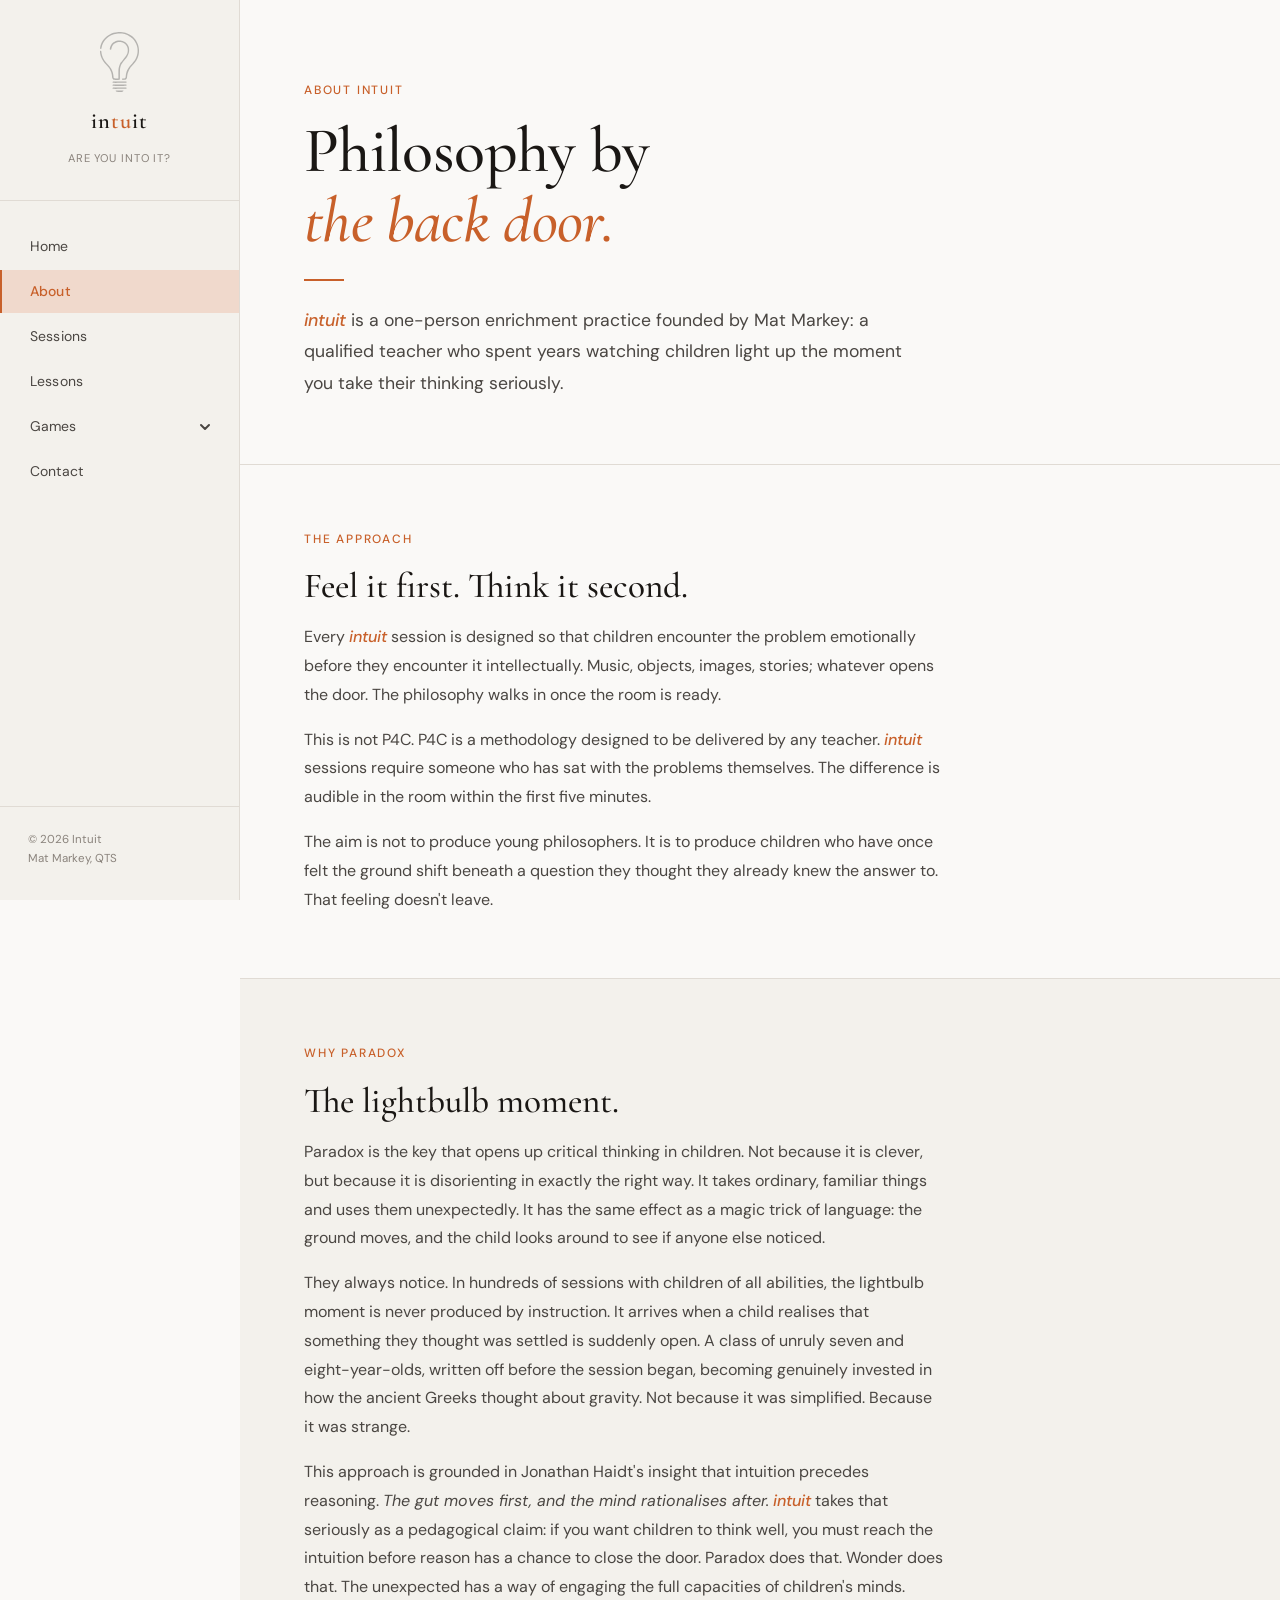
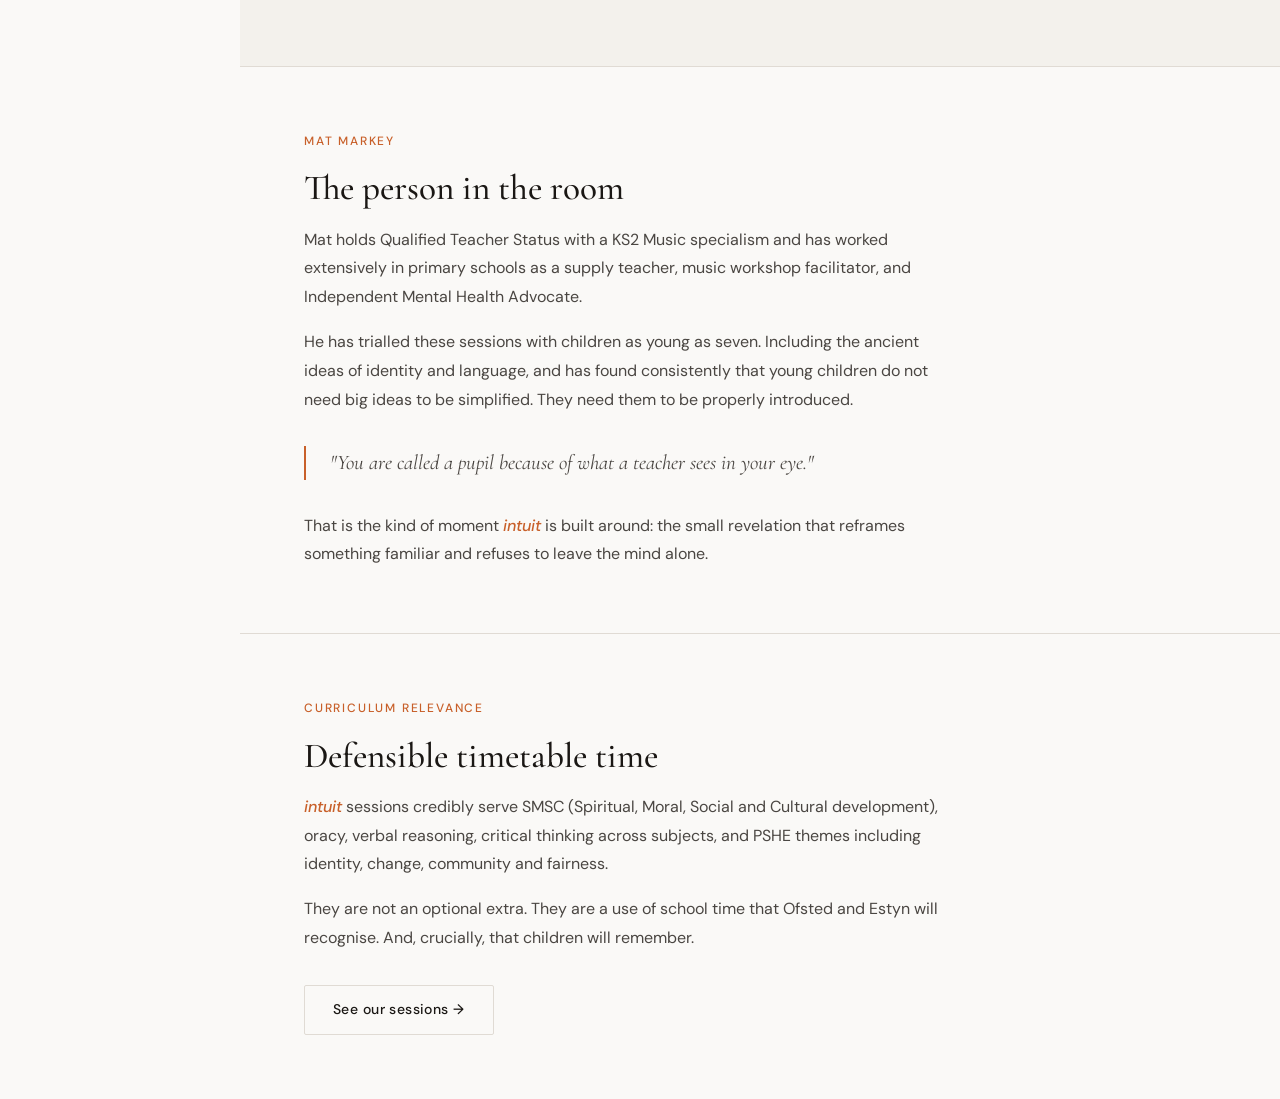
==== about.html @ 578902c7 "Fix typo in paragraph about lightbulb moments" ====
<!DOCTYPE html>
<html lang="en">
<head>
<meta charset="UTF-8">
<meta name="viewport" content="width=device-width, initial-scale=1.0">
<link rel="icon" type="image/svg+xml" href="/intuit_logo.svg">
<title>About — Intuit</title>
<link rel="stylesheet" href="css/style.css">
</head>
<body>

<aside class="sidebar">
  <a href="../index.html" class="sidebar-logo">
    <img src="intuit_logo.svg" alt="Intuit logo">
    <span class="sidebar-logo-text">in<span>tu</span>it</span>
    <span class="sidebar-tagline">Are you into it?</span>
  </a>
  <nav class="sidebar-nav">
    <a href="index.html" class="nav-item">Home</a>
    <a href="about.html" class="nav-item active">About</a>
    <a href="sessions.html" class="nav-item">Sessions</a>
    <a href="lessons.html" class="nav-item">Lessons</a>
    <div class="nav-games-toggle" onclick="toggleGames(this)">
      <span>Games</span>
      <svg class="nav-games-arrow" viewBox="0 0 12 12"><polyline points="2,4 6,8 10,4"/></svg>
    </div>
    <div class="nav-games-children">
      <a href="games/hidden-meaning.html" class="nav-item">Hidden Meaning</a>
    </div>
    <a href="contact.html" class="nav-item">Contact</a>
  </nav>
  <div class="sidebar-footer">
    © 2026 Intuit<br>Mat Markey, QTS
  </div>
</aside>

<main class="main">

  <div class="page-hero">
    <p class="eyebrow fade-up">About Intuit</p>
    <h1 class="page-title fade-up delay-1">Philosophy by<br><em>the back door.</em></h1>
    <div class="rule-accent fade-up delay-2"></div>
    <p class="page-intro fade-up delay-2"><span class="brand">intuit</span> is a one-person enrichment practice founded by Mat Markey: a qualified teacher who spent years watching children light up the moment you take their thinking seriously.</p>
  </div>

  <div class="section">
    <div class="container">
      <p class="eyebrow">The approach</p>
      <h2 class="section-title">Feel it first. Think it second.</h2>
      <p class="body-text">Every <span class="brand">intuit</span> session is designed so that children encounter the problem emotionally before they encounter it intellectually. Music, objects, images, stories; whatever opens the door. The philosophy walks in once the room is ready.</p>
      <p class="body-text">This is not P4C. P4C is a methodology designed to be delivered by any teacher. <span class="brand">intuit</span> sessions require someone who has sat with the problems themselves. The difference is audible in the room within the first five minutes.</p>
      <p class="body-text">The aim is not to produce young philosophers. It is to produce children who have once felt the ground shift beneath a question they thought they already knew the answer to. That feeling doesn't leave.</p>
    </div>
  </div>

  <div class="section" style="background: var(--paper-warm);">
    <div class="container">
      <p class="eyebrow">Why paradox</p>
      <h2 class="section-title">The lightbulb moment.</h2>
      <p class="body-text">Paradox is the key that opens up critical thinking in children. Not because it is clever, but because it is disorienting in exactly the right way. It takes ordinary, familiar things and uses them unexpectedly. It has the same effect as a magic trick of language: the ground moves, and the child looks around to see if anyone else noticed.</p>
      <p class="body-text">They always notice. In hundreds of sessions with children of all abilities, the lightbulb moment is never produced by instruction. It arrives when a child realises that something they thought was settled is suddenly open. A class of unruly seven and eight-year-olds, written off before the session began, becoming genuinely invested in how the ancient Greeks thought about gravity. Not because it was simplified. Because it was strange.</p>
      <p class="body-text">This approach is grounded in Jonathan Haidt's insight that intuition precedes reasoning. <em>The gut moves first, and the mind rationalises after.</em> <span class="brand">intuit</span> takes that seriously as a pedagogical claim: if you want children to think well, you must reach the intuition before reason has a chance to close the door. Paradox does that. Wonder does that. The unexpected has a way of engaging the full capacities of children's minds.</p>
    </div>
  </div>

  <div class="section">
    <div class="container">
      <p class="eyebrow">Mat Markey</p>
      <h2 class="section-title">The person in the room</h2>
      <p class="body-text">Mat holds Qualified Teacher Status with a KS2 Music specialism and has worked extensively in primary schools as a supply teacher, music workshop facilitator, and Independent Mental Health Advocate.</p>
      <p class="body-text">He has trialled these sessions with children as young as seven. Including the ancient ideas of identity and language, and has found consistently that young children do not need big ideas to be simplified. They need them to be properly introduced.</p>
      <blockquote style="font-family: 'Cormorant Garamond', serif; font-size: 1.3rem; font-style: italic; color: var(--ink-soft); border-left: 2px solid var(--accent); padding-left: 1.5rem; margin: 2rem 0; line-height: 1.6;">
        "You are called a pupil because of what a teacher sees in your eye."
      </blockquote>
      <p class="body-text">That is the kind of moment <span class="brand">intuit</span> is built around: the small revelation that reframes something familiar and refuses to leave the mind alone.</p>
    </div>
  </div>

  <div class="section">
    <div class="container">
      <p class="eyebrow">Curriculum relevance</p>
      <h2 class="section-title">Defensible timetable time</h2>
      <p class="body-text"><span class="brand">intuit</span> sessions credibly serve SMSC (Spiritual, Moral, Social and Cultural development), oracy, verbal reasoning, critical thinking across subjects, and PSHE themes including identity, change, community and fairness.</p>
      <p class="body-text">They are not an optional extra. They are a use of school time that Ofsted and Estyn will recognise. And, crucially, that children will remember.</p>
      <div style="margin-top: 2rem;">
        <a href="sessions.html" class="btn btn-ghost">See our sessions →</a>
      </div>
    </div>
  </div>

</main>

<script>
function toggleGames(el) {
  el.classList.toggle('open');
  el.nextElementSibling.classList.toggle('open');
}
</script>
</body>
</html>
---- css/style.css ----
@import url('https://fonts.googleapis.com/css2?family=Cormorant+Garamond:ital,wght@0,400;0,500;0,600;1,400;1,500&family=DM+Sans:wght@300;400;500&display=swap');

:root {
  --ink: #1a1714;
  --ink-soft: #4a4642;
  --ink-muted: #8a837c;
  --paper: #faf9f7;
  --paper-warm: #f3f1ec;
  --accent: #c8602a;
  --accent-light: #f0d9cc;
  --accent-dark: #8f3f18;
  --rule: #e0dbd4;
  --sidebar-w: 240px;
}

*, *::before, *::after { box-sizing: border-box; margin: 0; padding: 0; }
html { scroll-behavior: smooth; }

body {
  font-family: 'DM Sans', sans-serif;
  background: var(--paper);
  color: var(--ink);
  font-size: 16px;
  line-height: 1.7;
  -webkit-font-smoothing: antialiased;
  display: flex;
  min-height: 100vh;
}

/* ── SIDEBAR ── */
.sidebar {
  width: var(--sidebar-w);
  min-height: 100vh;
  background: var(--paper-warm);
  border-right: 1px solid var(--rule);
  display: flex;
  flex-direction: column;
  position: fixed;
  top: 0; left: 0; bottom: 0;
  z-index: 10;
  padding: 2rem 0;
}

.sidebar-logo {
  display: flex;
  flex-direction: column;
  align-items: center;
  gap: 0.6rem;
  padding: 0 1.5rem 2rem;
  border-bottom: 1px solid var(--rule);
  text-decoration: none;
}

.sidebar-logo img {
  width: 60px;
  height: 60px;
  object-fit: contain;
  opacity: 0.75;
}

.sidebar-logo-text {
  font-family: 'Cormorant Garamond', serif;
  font-size: 1.4rem;
  font-weight: 600;
  letter-spacing: 0.04em;
  color: var(--ink);
}

.sidebar-logo-text span { color: var(--accent); }

.sidebar-tagline {
  font-size: 0.7rem;
  letter-spacing: 0.08em;
  text-transform: uppercase;
  color: var(--ink-muted);
}

nav.sidebar-nav {
  flex: 1;
  padding: 1.5rem 0;
  display: flex;
  flex-direction: column;
  gap: 0.125rem;
}

.nav-item {
  display: block;
  padding: 0.6rem 1.75rem;
  font-size: 0.875rem;
  font-weight: 400;
  color: var(--ink-soft);
  text-decoration: none;
  letter-spacing: 0.01em;
  border-left: 2px solid transparent;
  transition: all 0.15s;
}

.nav-item:hover {
  color: var(--accent);
  background: var(--accent-light);
  border-left-color: var(--accent);
}

.nav-item.active {
  color: var(--accent);
  font-weight: 500;
  border-left-color: var(--accent);
  background: var(--accent-light);
}

/* Games dropdown */
.nav-games-toggle {
  display: flex;
  align-items: center;
  justify-content: space-between;
  padding: 0.6rem 1.75rem;
  font-size: 0.875rem;
  font-weight: 400;
  color: var(--ink-soft);
  cursor: pointer;
  border-left: 2px solid transparent;
  transition: all 0.15s;
  user-select: none;
}

.nav-games-toggle:hover,
.nav-games-toggle.active {
  color: var(--accent);
  background: var(--accent-light);
  border-left-color: var(--accent);
}

.nav-games-toggle.active { font-weight: 500; }

.nav-games-arrow {
  width: 12px;
  height: 12px;
  stroke: currentColor;
  fill: none;
  stroke-width: 2;
  stroke-linecap: round;
  stroke-linejoin: round;
  transition: transform 0.2s;
  flex-shrink: 0;
}

.nav-games-toggle.open .nav-games-arrow {
  transform: rotate(180deg);
}

.nav-games-children {
  display: none;
  flex-direction: column;
  background: rgba(200,96,42,0.04);
}

.nav-games-children.open { display: flex; }

.nav-games-children .nav-item {
  padding-left: 2.75rem;
  font-size: 0.825rem;
  color: var(--ink-muted);
}

.nav-games-children .nav-item:hover,
.nav-games-children .nav-item.active {
  color: var(--accent);
}

.sidebar-footer {
  padding: 1.5rem 1.75rem 0;
  border-top: 1px solid var(--rule);
  font-size: 0.72rem;
  color: var(--ink-muted);
  line-height: 1.6;
}

/* ── MAIN CONTENT ── */
.main {
  margin-left: var(--sidebar-w);
  flex: 1;
  min-height: 100vh;
}

/* ── PAGE SECTIONS ── */
.page-hero {
  padding: 5rem 4rem 4rem;
  border-bottom: 1px solid var(--rule);
}

.page-body {
  padding: 4rem;
}

.section {
  padding: 4rem;
  border-bottom: 1px solid var(--rule);
}

.section:last-child { border-bottom: none; }

.container { max-width: 760px; }
.container-wide { max-width: 960px; }

/* ── TYPOGRAPHY ── */
.eyebrow {
  font-size: 0.75rem;
  font-weight: 500;
  letter-spacing: 0.15em;
  text-transform: uppercase;
  color: var(--accent);
  margin-bottom: 1rem;
}

.page-title {
  font-family: 'Cormorant Garamond', serif;
  font-size: clamp(2.5rem, 5vw, 4rem);
  font-weight: 500;
  line-height: 1.08;
  letter-spacing: -0.01em;
  color: var(--ink);
  margin-bottom: 1.5rem;
}

.page-title em { font-style: italic; color: var(--accent); }

.page-intro {
  font-size: 1.1rem;
  color: var(--ink-soft);
  line-height: 1.8;
  max-width: 600px;
}

.section-title {
  font-family: 'Cormorant Garamond', serif;
  font-size: clamp(1.6rem, 3vw, 2.2rem);
  font-weight: 500;
  line-height: 1.2;
  color: var(--ink);
  margin-bottom: 1rem;
}

.body-text {
  font-size: 1rem;
  color: var(--ink-soft);
  line-height: 1.8;
  max-width: 640px;
}

.body-text + .body-text { margin-top: 1rem; }

.rule-accent {
  width: 2.5rem;
  height: 2px;
  background: var(--accent);
  margin: 1.5rem 0;
}

.brand {
  font-style: italic;
  font-weight: 500;
  color: var(--accent);
}

/* ── BUTTONS ── */
.btn {
  display: inline-block;
  padding: 0.75rem 1.75rem;
  font-family: 'DM Sans', sans-serif;
  font-size: 0.875rem;
  font-weight: 500;
  letter-spacing: 0.03em;
  text-decoration: none;
  border-radius: 2px;
  transition: all 0.2s;
  cursor: pointer;
  border: none;
}

.btn-primary {
  background: var(--accent);
  color: #fff;
  border: 1px solid var(--accent);
}

.btn-primary:hover { background: var(--accent-dark); border-color: var(--accent-dark); }

.btn-ghost {
  background: transparent;
  color: var(--ink);
  border: 1px solid var(--rule);
}

.btn-ghost:hover { border-color: var(--ink-soft); }

/* ── CARDS ── */
.card-grid {
  display: grid;
  grid-template-columns: repeat(auto-fit, minmax(220px, 1fr));
  gap: 1.5px;
  background: var(--rule);
  border: 1.5px solid var(--rule);
  margin-top: 2.5rem;
}

.card {
  background: var(--paper);
  padding: 1.75rem;
}

.card-number {
  font-family: 'Cormorant Garamond', serif;
  font-size: 2.2rem;
  font-weight: 400;
  color: var(--accent-light);
  line-height: 1;
  margin-bottom: 0.75rem;
}

.card-title {
  font-size: 0.9rem;
  font-weight: 500;
  color: var(--ink);
  margin-bottom: 0.5rem;
}

.card-desc {
  font-size: 0.85rem;
  color: var(--ink-muted);
  line-height: 1.65;
}

/* ── LESSONS ── */
.lesson {
  display: grid;
  grid-template-columns: 64px 1fr;
  gap: 2rem;
  padding: 2.5rem 0;
  border-top: 1px solid var(--rule);
  align-items: start;
}

.lesson:last-child { border-bottom: 1px solid var(--rule); }

.lesson-icon {
  width: 52px;
  height: 52px;
  border-radius: 50%;
  background: var(--accent-light);
  display: flex;
  align-items: center;
  justify-content: center;
  flex-shrink: 0;
}

.lesson-icon svg {
  width: 22px;
  height: 22px;
  stroke: var(--accent);
  fill: none;
  stroke-width: 1.5;
  stroke-linecap: round;
  stroke-linejoin: round;
}

.lesson-subtitle {
  font-size: 0.72rem;
  font-weight: 500;
  letter-spacing: 0.12em;
  text-transform: uppercase;
  color: var(--accent);
  margin-bottom: 0.4rem;
}

.lesson-title {
  font-family: 'Cormorant Garamond', serif;
  font-size: 1.35rem;
  font-weight: 500;
  color: var(--ink);
  margin-bottom: 0.6rem;
}

.lesson-body {
  font-size: 0.95rem;
  color: var(--ink-soft);
  line-height: 1.75;
  max-width: 580px;
}

.lesson-hook {
  margin-top: 0.875rem;
  font-size: 0.875rem;
  color: var(--ink-muted);
  font-style: italic;
}

/* ── TESTIMONIALS ── */
.testimonials-grid {
  display: grid;
  grid-template-columns: repeat(auto-fit, minmax(280px, 1fr));
  gap: 1.5rem;
  margin-top: 2.5rem;
}

.testimonial {
  background: var(--paper-warm);
  border: 1px solid var(--rule);
  padding: 1.75rem;
  position: relative;
}

.testimonial-quote {
  font-family: 'Cormorant Garamond', serif;
  font-size: 1.15rem;
  font-style: italic;
  line-height: 1.6;
  color: var(--ink-soft);
  margin-bottom: 1.25rem;
}

.testimonial-mark {
  font-family: 'Cormorant Garamond', serif;
  font-size: 4rem;
  line-height: 1;
  color: var(--accent-light);
  position: absolute;
  top: 0.75rem;
  right: 1.25rem;
}

.testimonial-author {
  font-size: 0.8rem;
  font-weight: 500;
  color: var(--ink-muted);
  letter-spacing: 0.05em;
}

.testimonial-role {
  font-size: 0.78rem;
  color: var(--ink-muted);
  margin-top: 0.1rem;
}

/* ── CONTACT ── */
.contact-line {
  display: flex;
  flex-direction: column;
  gap: 0.2rem;
  padding: 1.1rem 0;
  border-bottom: 1px solid var(--rule);
}

.contact-line:first-child { border-top: 1px solid var(--rule); }

.contact-key {
  font-size: 0.72rem;
  font-weight: 500;
  letter-spacing: 0.12em;
  text-transform: uppercase;
  color: var(--ink-muted);
}

.contact-val {
  font-size: 0.95rem;
  color: var(--ink);
}

.contact-val a { color: var(--accent); text-decoration: none; }
.contact-val a:hover { text-decoration: underline; }

/* ── GAME EMBED ── */
.game-frame-wrapper {
  border: 1px solid var(--rule);
  background: var(--paper);
  margin-top: 2rem;
}

.game-frame-label {
  display: flex;
  align-items: center;
  justify-content: space-between;
  padding: 0.75rem 1.25rem;
  border-bottom: 1px solid var(--rule);
  background: var(--paper-warm);
}

.game-frame-title {
  font-size: 0.78rem;
  font-weight: 500;
  letter-spacing: 0.1em;
  text-transform: uppercase;
  color: var(--ink-muted);
}

.game-frame-tag {
  font-size: 0.72rem;
  background: var(--accent-light);
  color: var(--accent-dark);
  padding: 0.15rem 0.6rem;
  border-radius: 2px;
  font-weight: 500;
}

.game-frame-wrapper iframe {
  width: 100%;
  height: 640px;
  border: none;
  display: block;
}

/* ── ANIMATIONS ── */
@keyframes fadeUp {
  from { opacity: 0; transform: translateY(20px); }
  to   { opacity: 1; transform: translateY(0); }
}

.fade-up { opacity: 0; animation: fadeUp 0.65s ease forwards; }
.delay-1 { animation-delay: 0.1s; }
.delay-2 { animation-delay: 0.25s; }
.delay-3 { animation-delay: 0.4s; }

/* ── RESPONSIVE ── */
@media (max-width: 768px) {
  :root { --sidebar-w: 0px; }
  .sidebar { display: none; }
  .main { margin-left: 0; }
  .page-hero, .page-body, .section { padding: 2.5rem 1.5rem; }
}
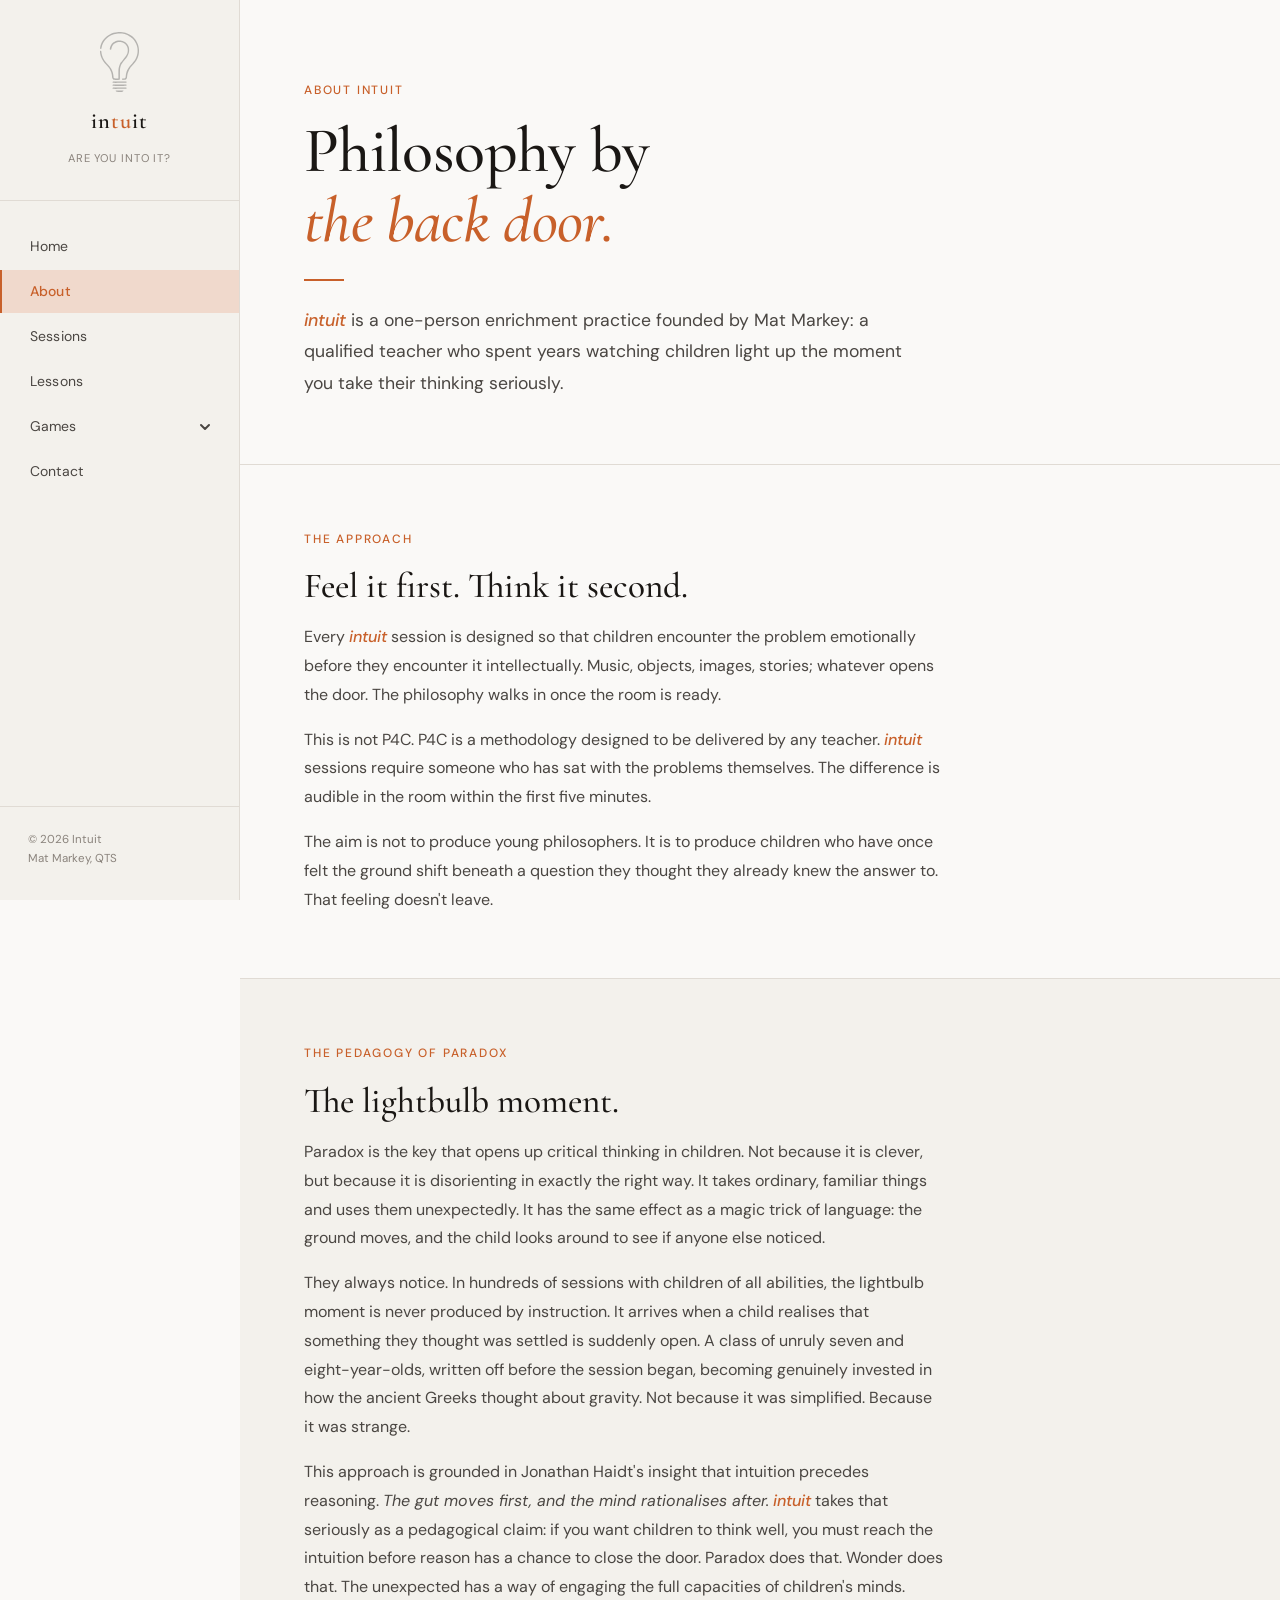
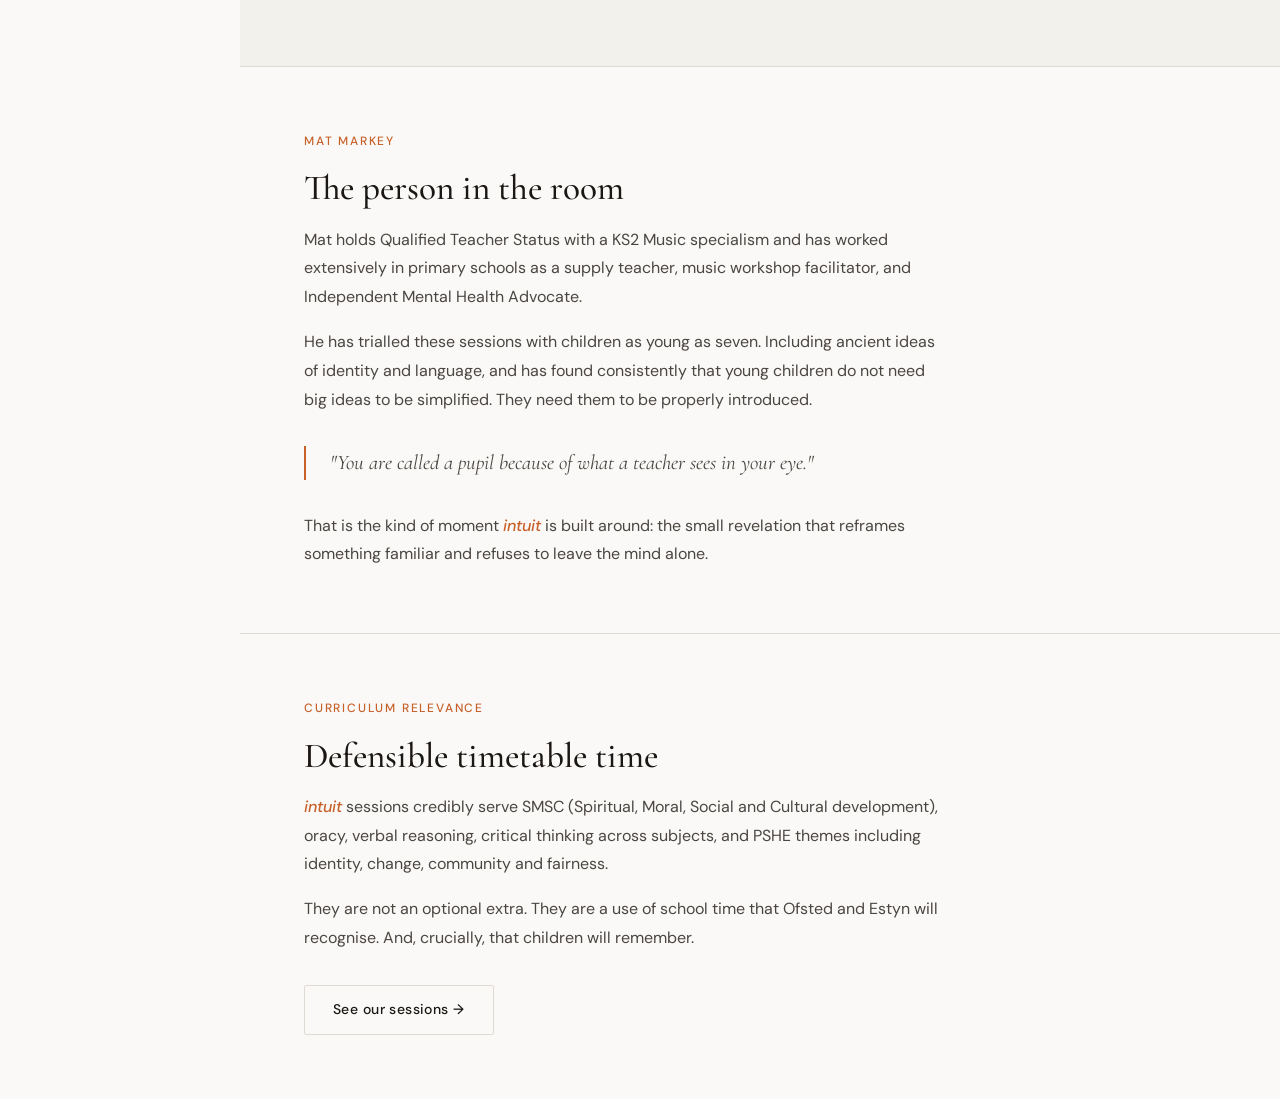
==== commit c795ccf5: "Revise eyebrow text and improve sentence clarity Updated eyebrow text and refined sentence structure" ====
--- a/about.html
+++ b/about.html
@@ -55,7 +55,7 @@
 
   <div class="section" style="background: var(--paper-warm);">
     <div class="container">
-      <p class="eyebrow">Why paradox</p>
+      <p class="eyebrow">The pedagogy of paradox</p>
       <h2 class="section-title">The lightbulb moment.</h2>
       <p class="body-text">Paradox is the key that opens up critical thinking in children. Not because it is clever, but because it is disorienting in exactly the right way. It takes ordinary, familiar things and uses them unexpectedly. It has the same effect as a magic trick of language: the ground moves, and the child looks around to see if anyone else noticed.</p>
       <p class="body-text">They always notice. In hundreds of sessions with children of all abilities, the lightbulb moment is never produced by instruction. It arrives when a child realises that something they thought was settled is suddenly open. A class of unruly seven and eight-year-olds, written off before the session began, becoming genuinely invested in how the ancient Greeks thought about gravity. Not because it was simplified. Because it was strange.</p>
@@ -68,7 +68,7 @@
       <p class="eyebrow">Mat Markey</p>
       <h2 class="section-title">The person in the room</h2>
       <p class="body-text">Mat holds Qualified Teacher Status with a KS2 Music specialism and has worked extensively in primary schools as a supply teacher, music workshop facilitator, and Independent Mental Health Advocate.</p>
-      <p class="body-text">He has trialled these sessions with children as young as seven. Including the ancient ideas of identity and language, and has found consistently that young children do not need big ideas to be simplified. They need them to be properly introduced.</p>
+      <p class="body-text">He has trialled these sessions with children as young as seven. Including ancient ideas of identity and language, and has found consistently that young children do not need big ideas to be simplified. They need them to be properly introduced.</p>
       <blockquote style="font-family: 'Cormorant Garamond', serif; font-size: 1.3rem; font-style: italic; color: var(--ink-soft); border-left: 2px solid var(--accent); padding-left: 1.5rem; margin: 2rem 0; line-height: 1.6;">
         "You are called a pupil because of what a teacher sees in your eye."
       </blockquote>
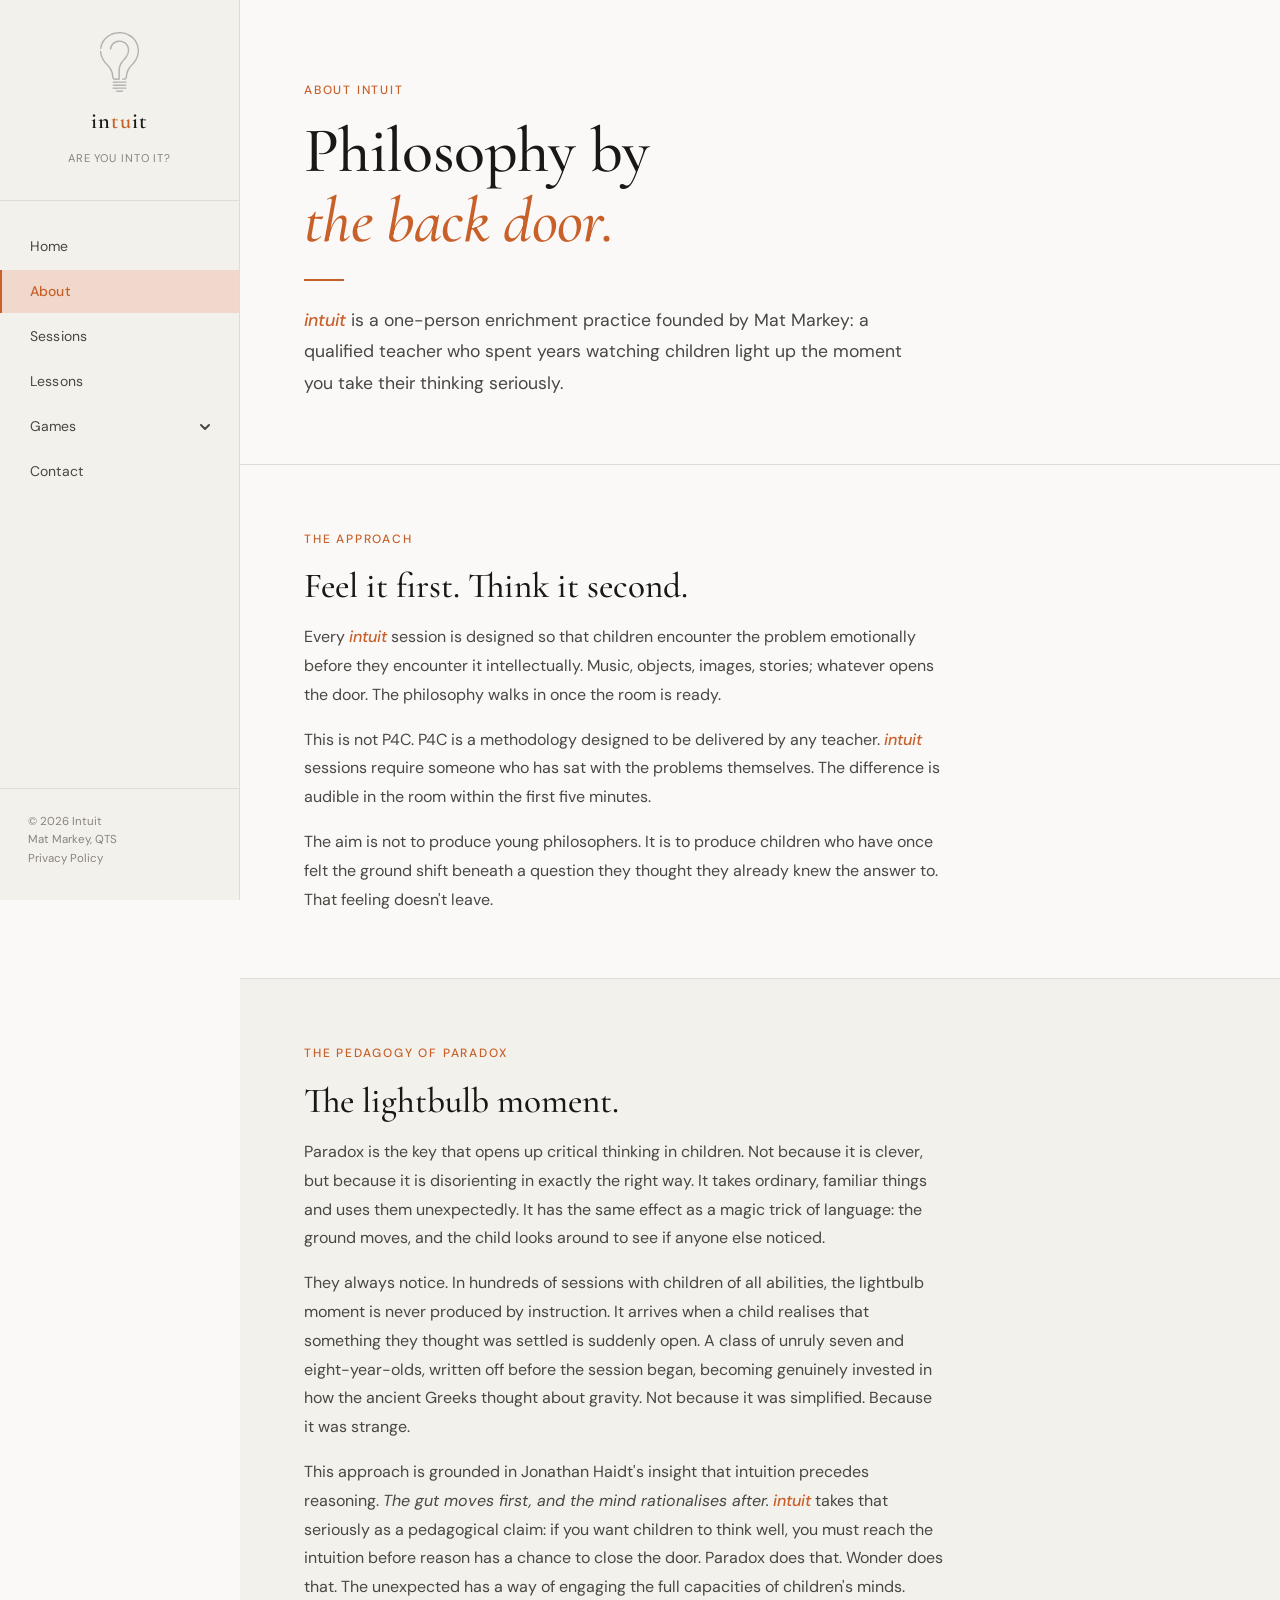
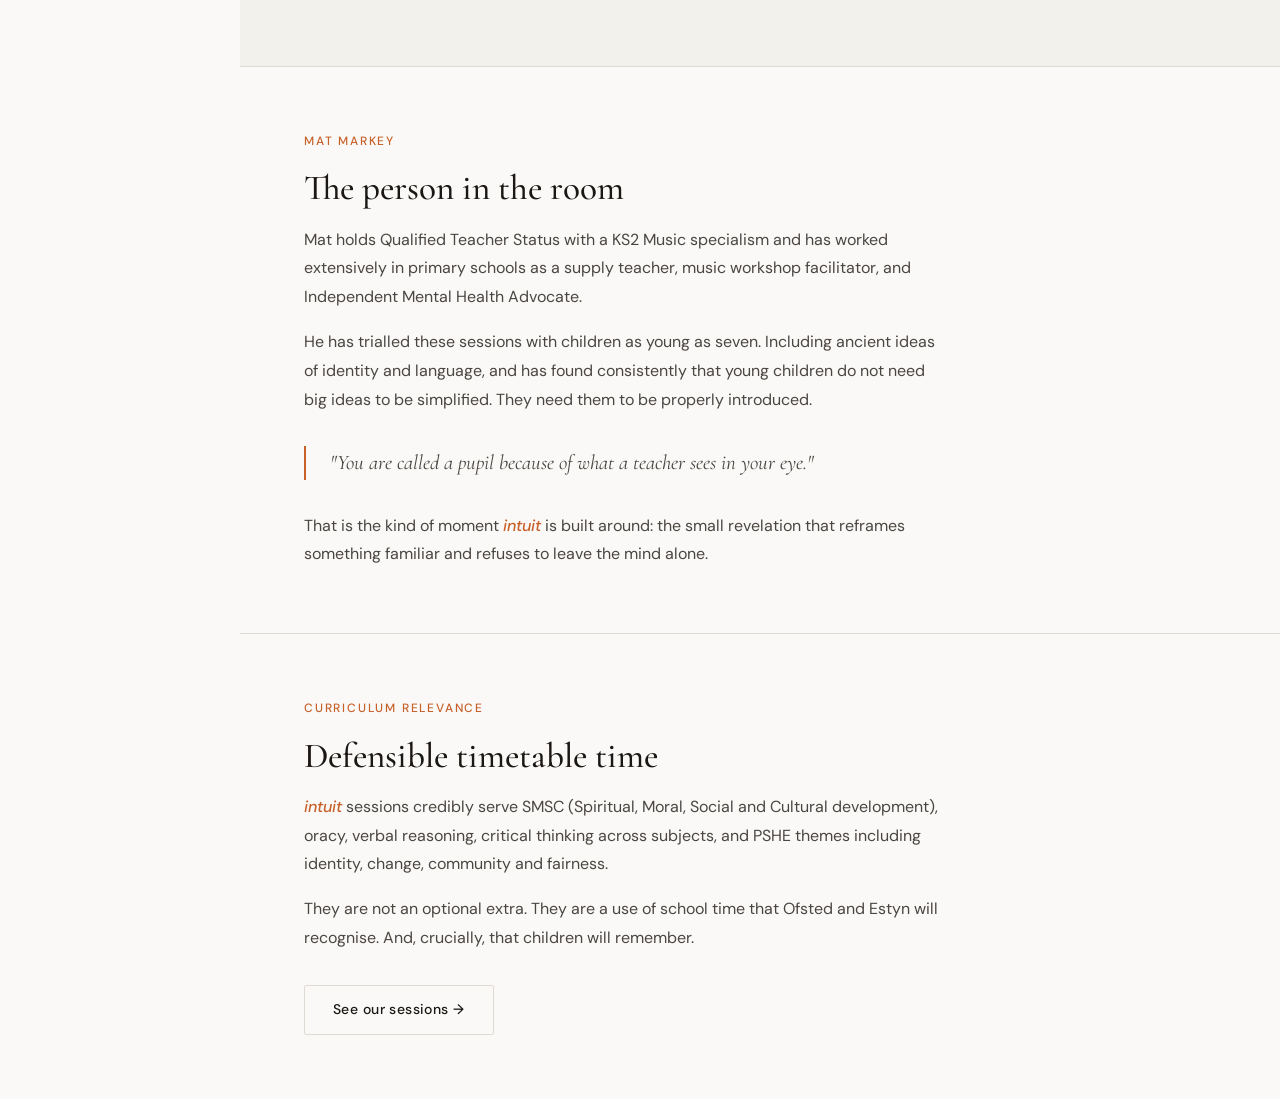
==== commit a58b2006: "Add Privacy Policy link to about.html" ====
--- a/about.html
+++ b/about.html
@@ -30,7 +30,8 @@
     <a href="contact.html" class="nav-item">Contact</a>
   </nav>
   <div class="sidebar-footer">
-    © 2026 Intuit<br>Mat Markey, QTS
+    © 2026 Intuit<br>Mat Markey, QTS<br>
+    <a href="/privacy.html" style="color: var(--ink-muted); text-decoration: none;">Privacy Policy</a>
   </div>
 </aside>
 
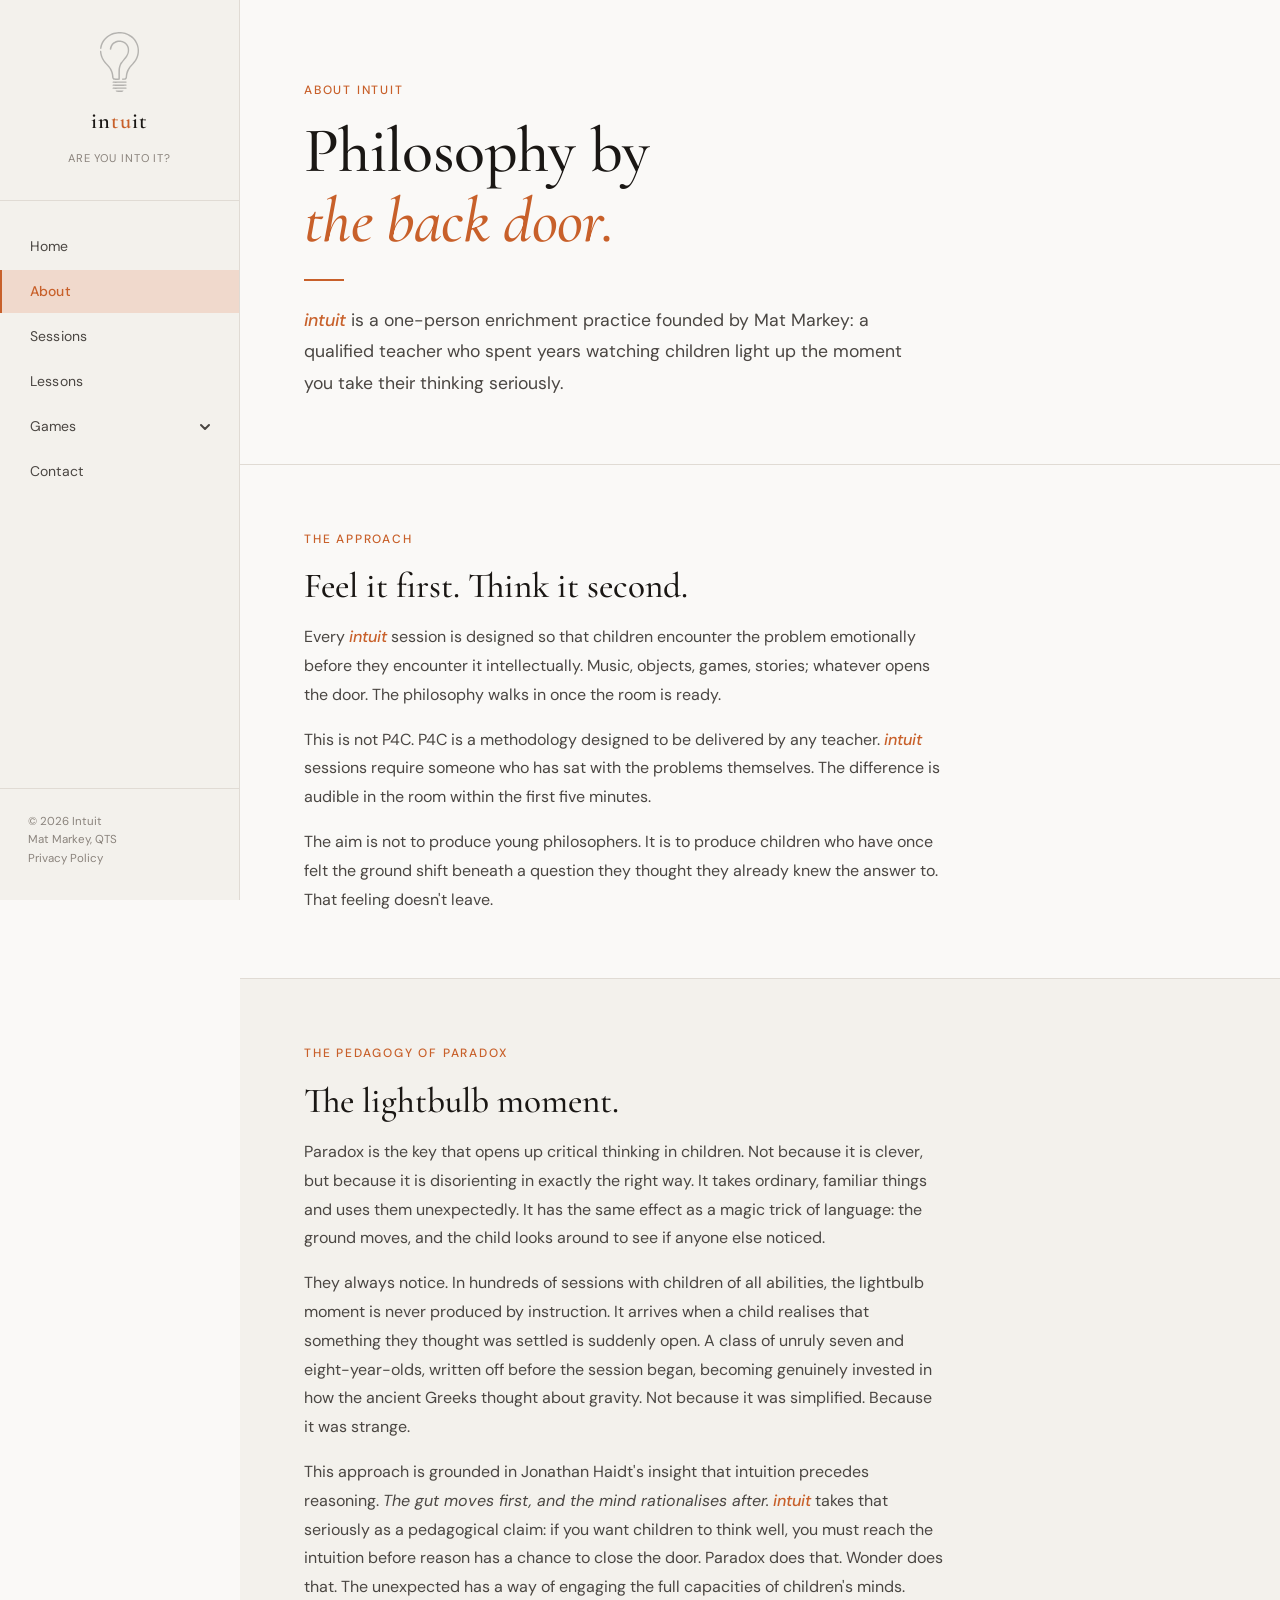
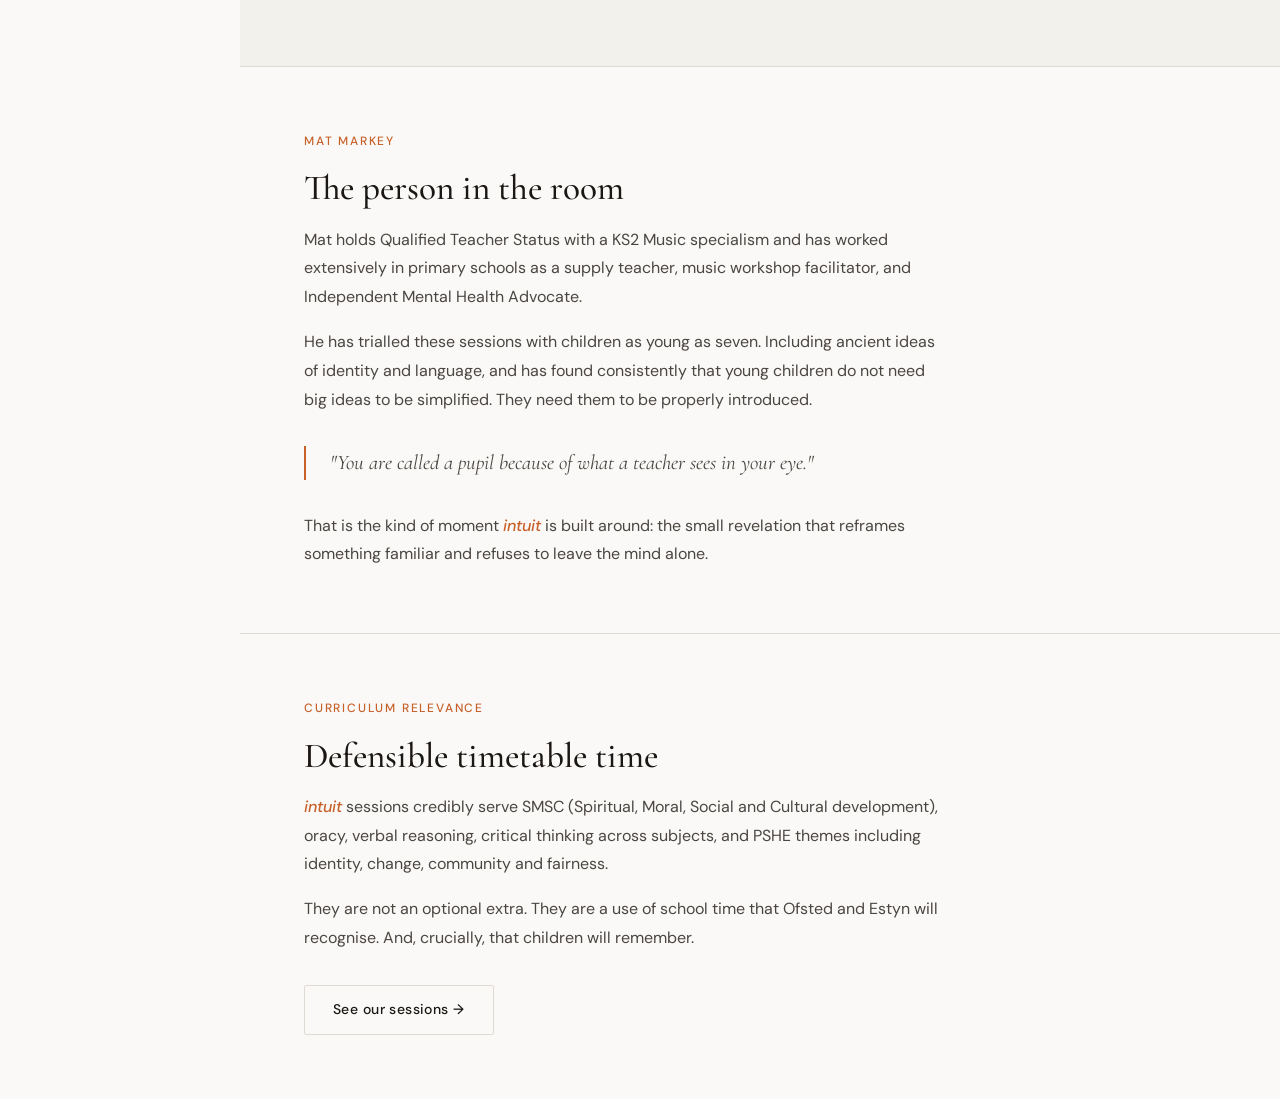
==== commit 2d4116ad: "Update text in about.html for clarity" ====
--- a/about.html
+++ b/about.html
@@ -48,7 +48,7 @@
     <div class="container">
       <p class="eyebrow">The approach</p>
       <h2 class="section-title">Feel it first. Think it second.</h2>
-      <p class="body-text">Every <span class="brand">intuit</span> session is designed so that children encounter the problem emotionally before they encounter it intellectually. Music, objects, images, stories; whatever opens the door. The philosophy walks in once the room is ready.</p>
+      <p class="body-text">Every <span class="brand">intuit</span> session is designed so that children encounter the problem emotionally before they encounter it intellectually. Music, objects, games, stories; whatever opens the door. The philosophy walks in once the room is ready.</p>
       <p class="body-text">This is not P4C. P4C is a methodology designed to be delivered by any teacher. <span class="brand">intuit</span> sessions require someone who has sat with the problems themselves. The difference is audible in the room within the first five minutes.</p>
       <p class="body-text">The aim is not to produce young philosophers. It is to produce children who have once felt the ground shift beneath a question they thought they already knew the answer to. That feeling doesn't leave.</p>
     </div>
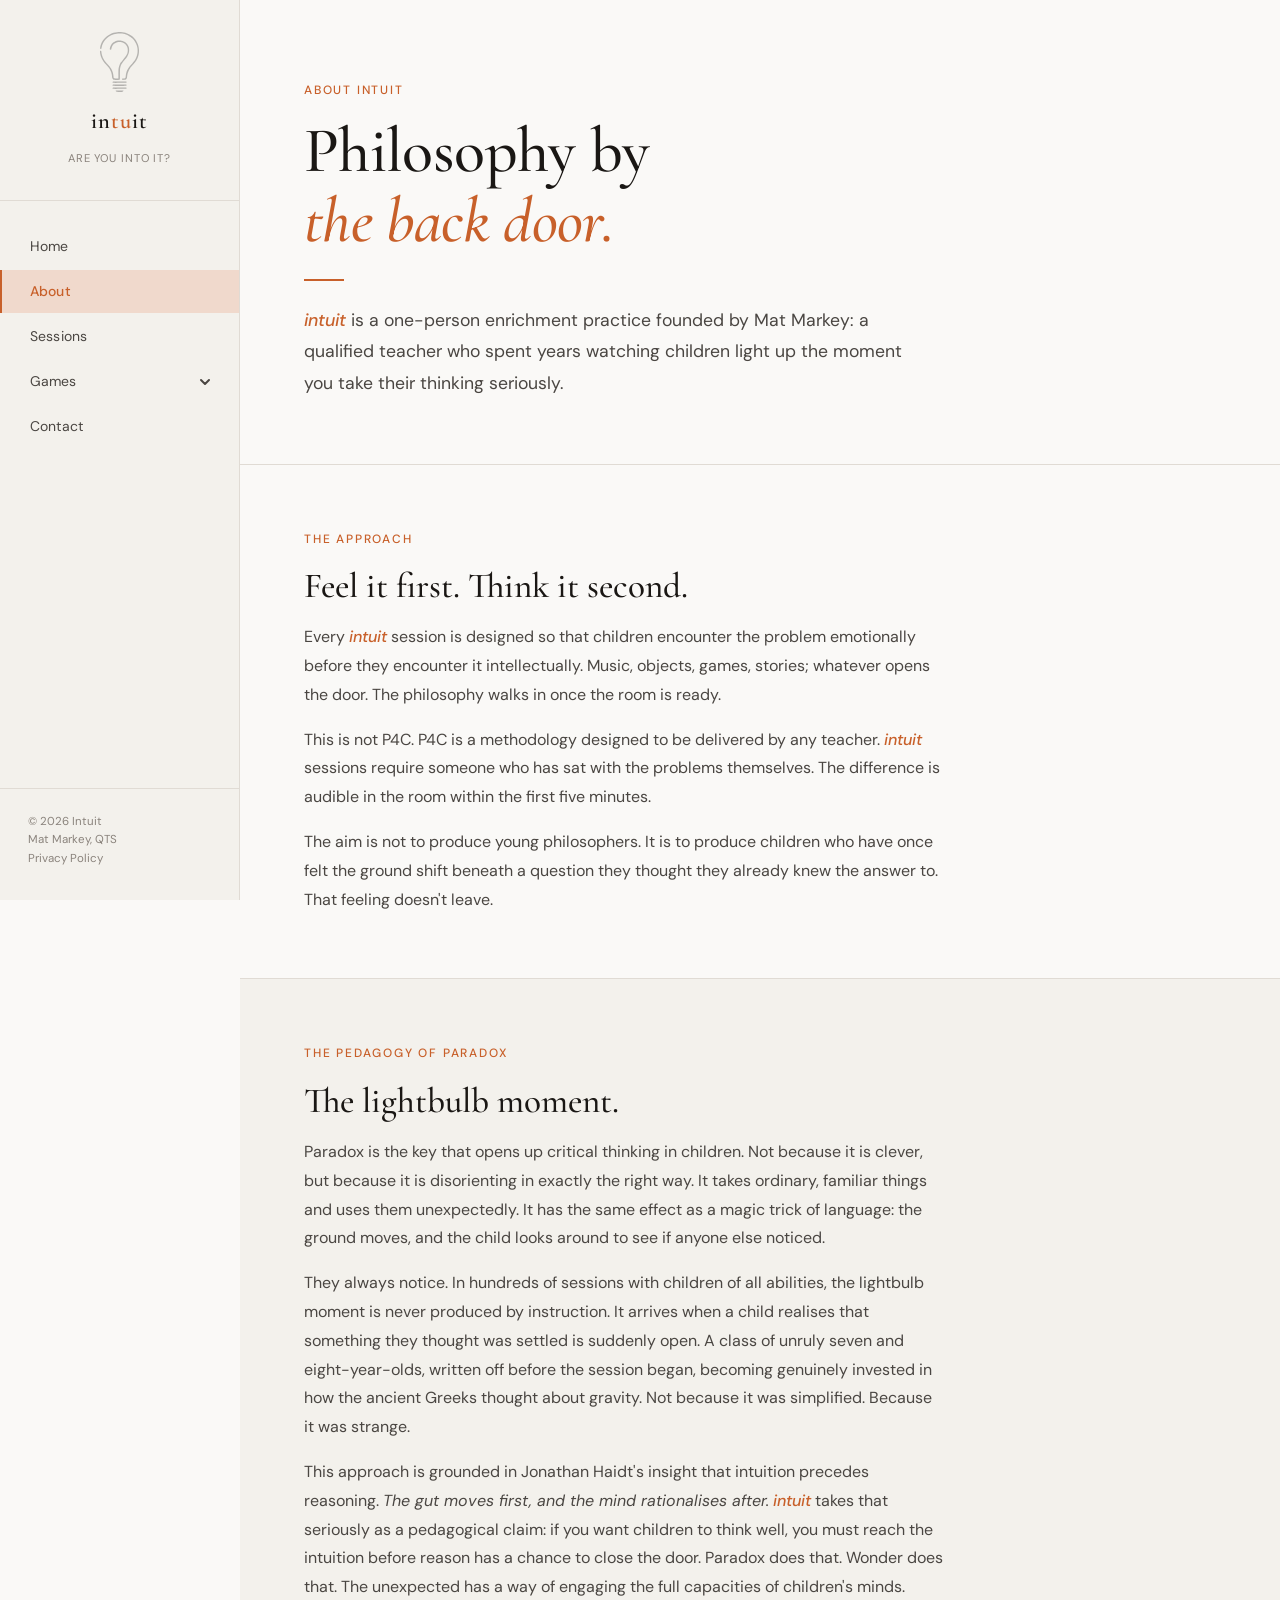
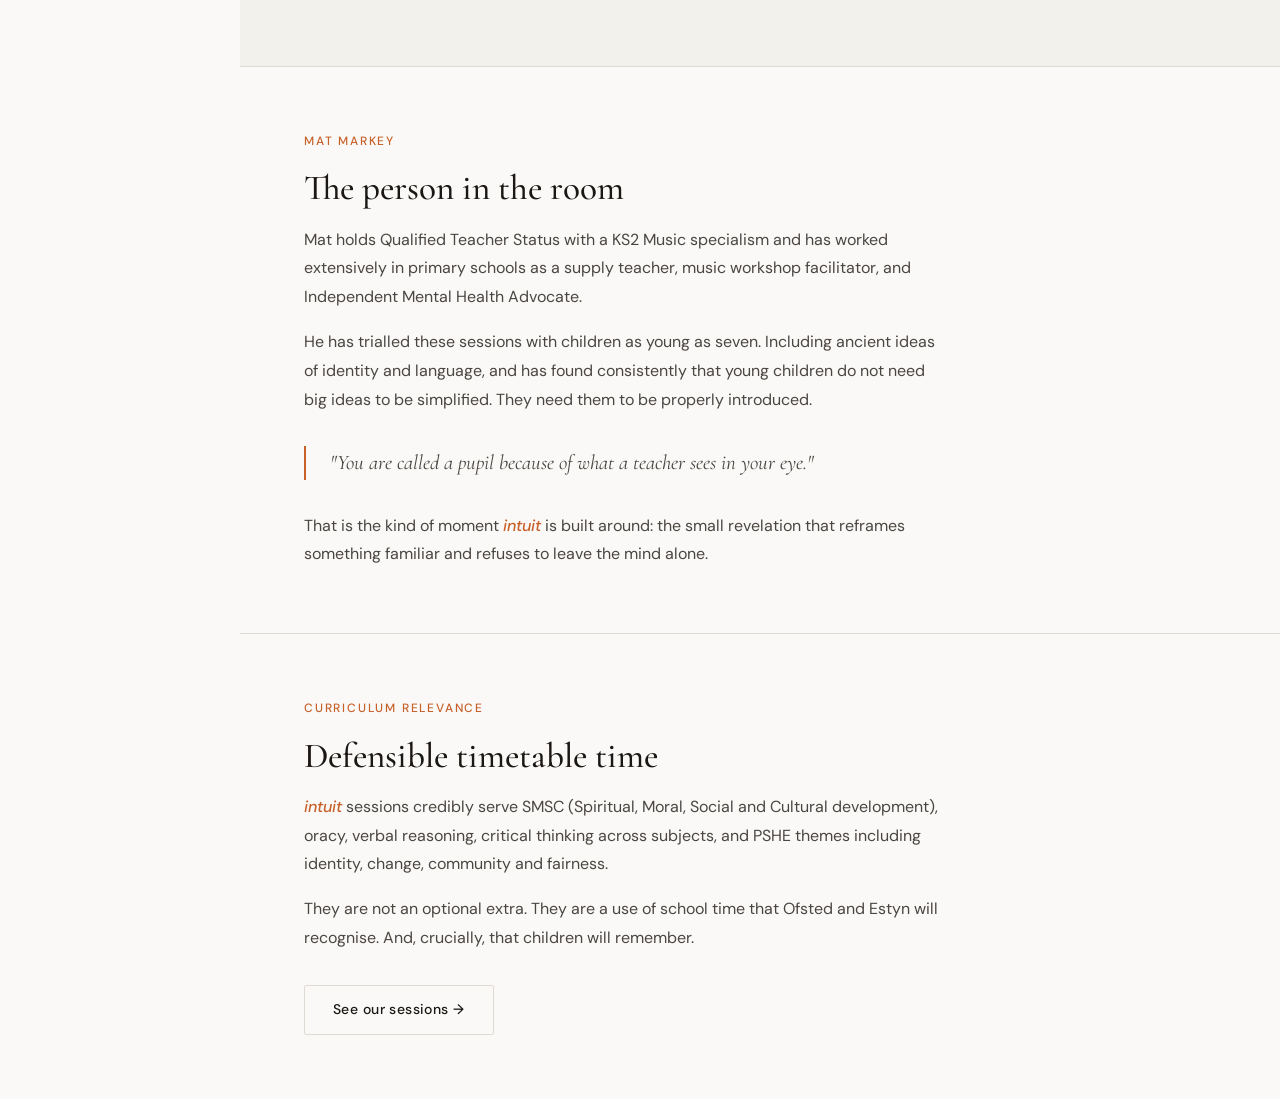
==== commit 348e0a2e: "Add mobile header and navigation to about page" ====
--- a/about.html
+++ b/about.html
@@ -6,11 +6,116 @@
 <link rel="icon" type="image/svg+xml" href="/intuit_logo.svg">
 <title>About — Intuit</title>
 <link rel="stylesheet" href="css/style.css">
+<style>
+.mobile-header {
+  display: none;
+  position: fixed;
+  top: 0; left: 0; right: 0;
+  z-index: 100;
+  height: 56px;
+  background: var(--paper-warm);
+  border-bottom: 1px solid var(--rule);
+  align-items: center;
+  justify-content: space-between;
+  padding: 0 1.25rem;
+}
+
+.mobile-header-logo {
+  font-family: 'Cormorant Garamond', serif;
+  font-size: 1.3rem;
+  font-weight: 600;
+  color: var(--ink);
+  text-decoration: none;
+  letter-spacing: 0.04em;
+}
+
+.mobile-header-logo span { color: var(--accent); }
+
+.hamburger {
+  display: flex;
+  flex-direction: column;
+  gap: 5px;
+  cursor: pointer;
+  padding: 4px;
+  background: none;
+  border: none;
+}
+
+.hamburger span {
+  display: block;
+  width: 22px;
+  height: 2px;
+  background: var(--ink);
+  transition: all 0.25s;
+  transform-origin: center;
+}
+
+.hamburger.open span:nth-child(1) { transform: translateY(7px) rotate(45deg); }
+.hamburger.open span:nth-child(2) { opacity: 0; }
+.hamburger.open span:nth-child(3) { transform: translateY(-7px) rotate(-45deg); }
+
+.mobile-nav {
+  display: none;
+  position: fixed;
+  top: 56px; left: 0; right: 0;
+  z-index: 99;
+  background: var(--paper-warm);
+  border-bottom: 1px solid var(--rule);
+  flex-direction: column;
+  padding: 0.75rem 0;
+  box-shadow: 0 4px 12px rgba(0,0,0,0.08);
+}
+
+.mobile-nav.open { display: flex; }
+.mobile-nav .nav-item { padding: 0.75rem 1.5rem; border-left: none; font-size: 0.95rem; }
+
+.mobile-nav-games-toggle {
+  display: flex;
+  align-items: center;
+  justify-content: space-between;
+  padding: 0.75rem 1.5rem;
+  font-size: 0.95rem;
+  color: var(--ink-soft);
+  cursor: pointer;
+}
+
+.mobile-nav-games-children { display: none; flex-direction: column; background: rgba(200,96,42,0.04); }
+.mobile-nav-games-children.open { display: flex; }
+.mobile-nav-games-children .nav-item { padding-left: 2.5rem; font-size: 0.875rem; }
+
+@media (max-width: 768px) {
+  .mobile-header { display: flex; }
+  .main { padding-top: 56px; }
+}
+</style>
 </head>
 <body>
 
+<!-- MOBILE HEADER -->
+<div class="mobile-header">
+  <a href="index.html" class="mobile-header-logo">in<span>tu</span>it</a>
+  <button class="hamburger" id="hamburger" aria-label="Menu">
+    <span></span><span></span><span></span>
+  </button>
+</div>
+
+<!-- MOBILE NAV -->
+<nav class="mobile-nav" id="mobile-nav">
+  <a href="index.html" class="nav-item">Home</a>
+  <a href="about.html" class="nav-item active">About</a>
+  <a href="sessions.html" class="nav-item">Sessions</a>
+  <div class="mobile-nav-games-toggle" onclick="toggleMobileGames(this)">
+    <span>Games</span>
+    <svg class="nav-games-arrow" viewBox="0 0 12 12" style="width:12px;height:12px;stroke:currentColor;fill:none;stroke-width:2;stroke-linecap:round;stroke-linejoin:round;"><polyline points="2,4 6,8 10,4"/></svg>
+  </div>
+  <div class="mobile-nav-games-children">
+    <a href="games/hidden-meaning.html" class="nav-item">Hidden Meaning</a>
+  </div>
+  <a href="contact.html" class="nav-item">Contact</a>
+</nav>
+
 <aside class="sidebar">
-  <a href="../index.html" class="sidebar-logo">
+  <a href="index.html" class="sidebar-logo">
     <img src="intuit_logo.svg" alt="Intuit logo">
     <span class="sidebar-logo-text">in<span>tu</span>it</span>
     <span class="sidebar-tagline">Are you into it?</span>
@@ -19,7 +124,6 @@
     <a href="index.html" class="nav-item">Home</a>
     <a href="about.html" class="nav-item active">About</a>
     <a href="sessions.html" class="nav-item">Sessions</a>
-    <a href="lessons.html" class="nav-item">Lessons</a>
     <div class="nav-games-toggle" onclick="toggleGames(this)">
       <span>Games</span>
       <svg class="nav-games-arrow" viewBox="0 0 12 12"><polyline points="2,4 6,8 10,4"/></svg>
@@ -96,6 +200,19 @@
   el.classList.toggle('open');
   el.nextElementSibling.classList.toggle('open');
 }
+
+const hamburger = document.getElementById('hamburger');
+const mobileNav = document.getElementById('mobile-nav');
+hamburger.addEventListener('click', () => {
+  hamburger.classList.toggle('open');
+  mobileNav.classList.toggle('open');
+});
+
+function toggleMobileGames(el) {
+  el.nextElementSibling.classList.toggle('open');
+  el.querySelector('.nav-games-arrow').style.transform =
+    el.nextElementSibling.classList.contains('open') ? 'rotate(180deg)' : '';
+}
 </script>
 </body>
 </html>
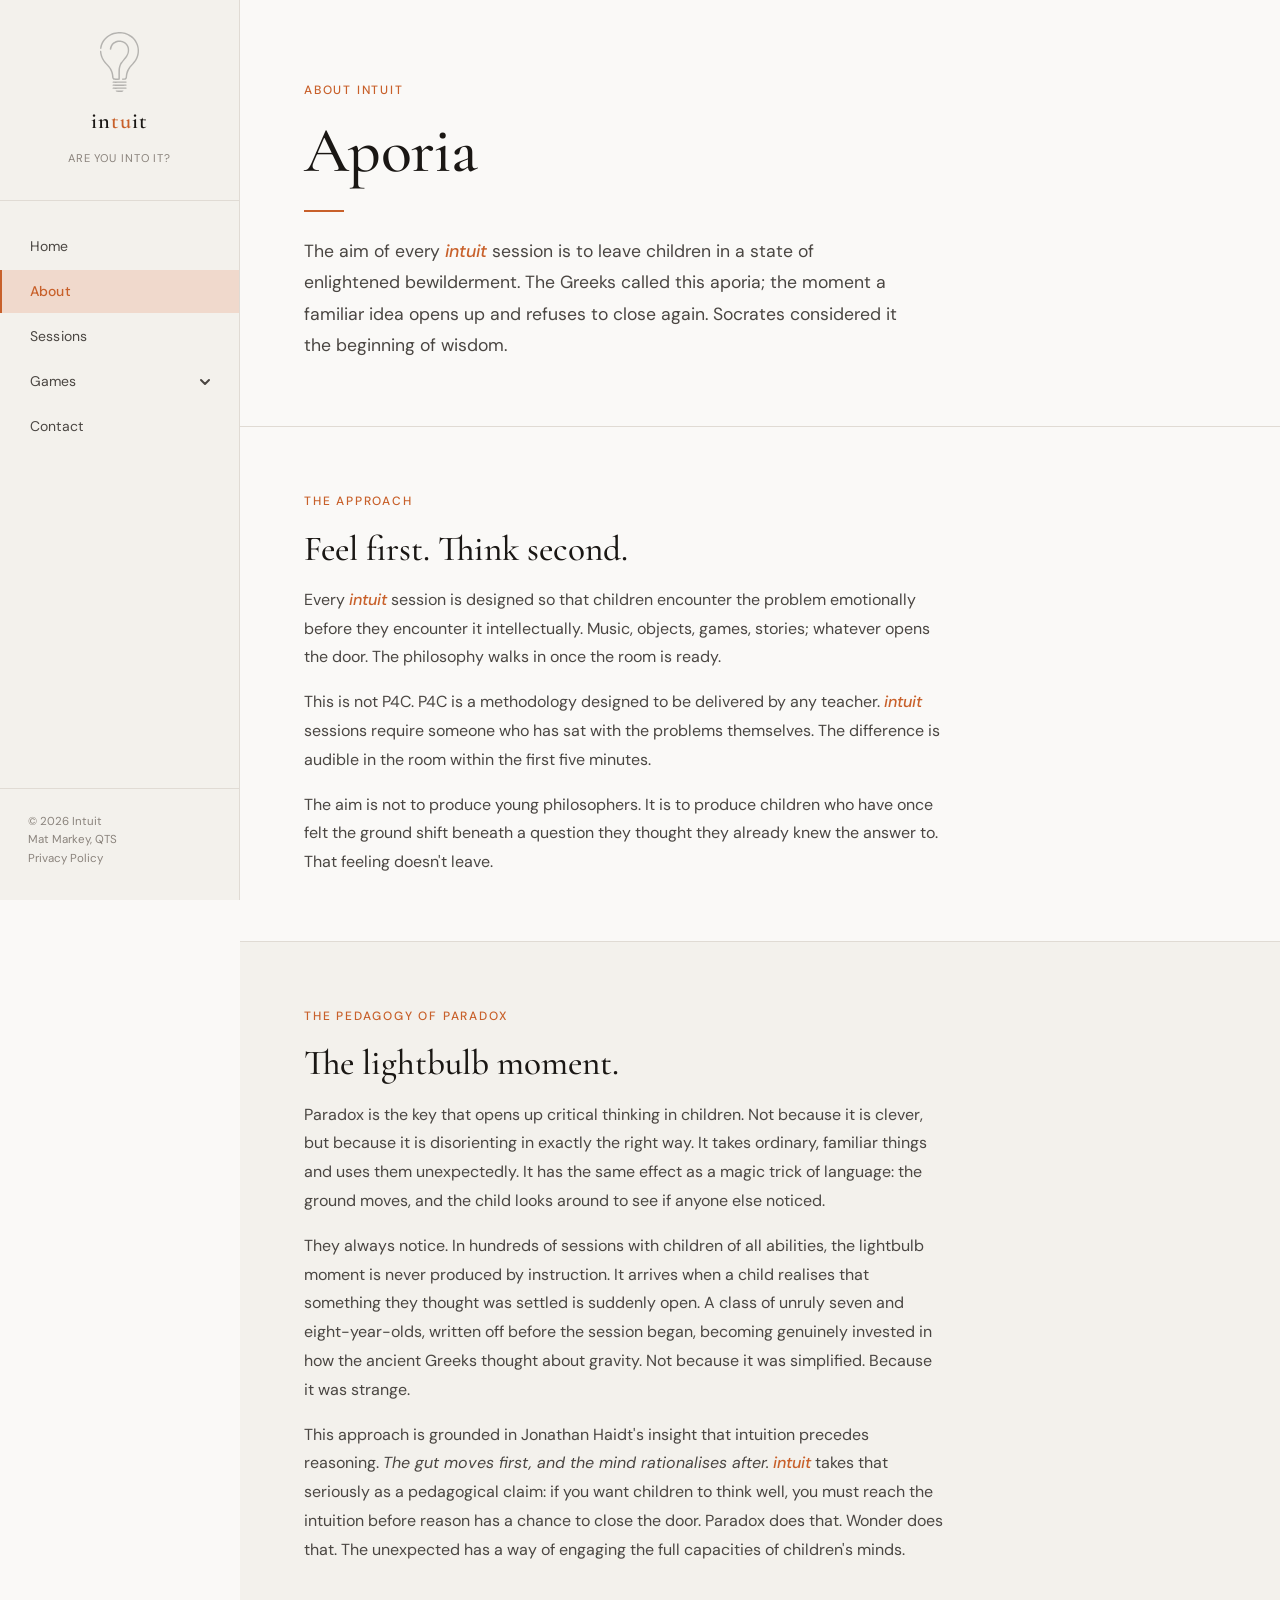
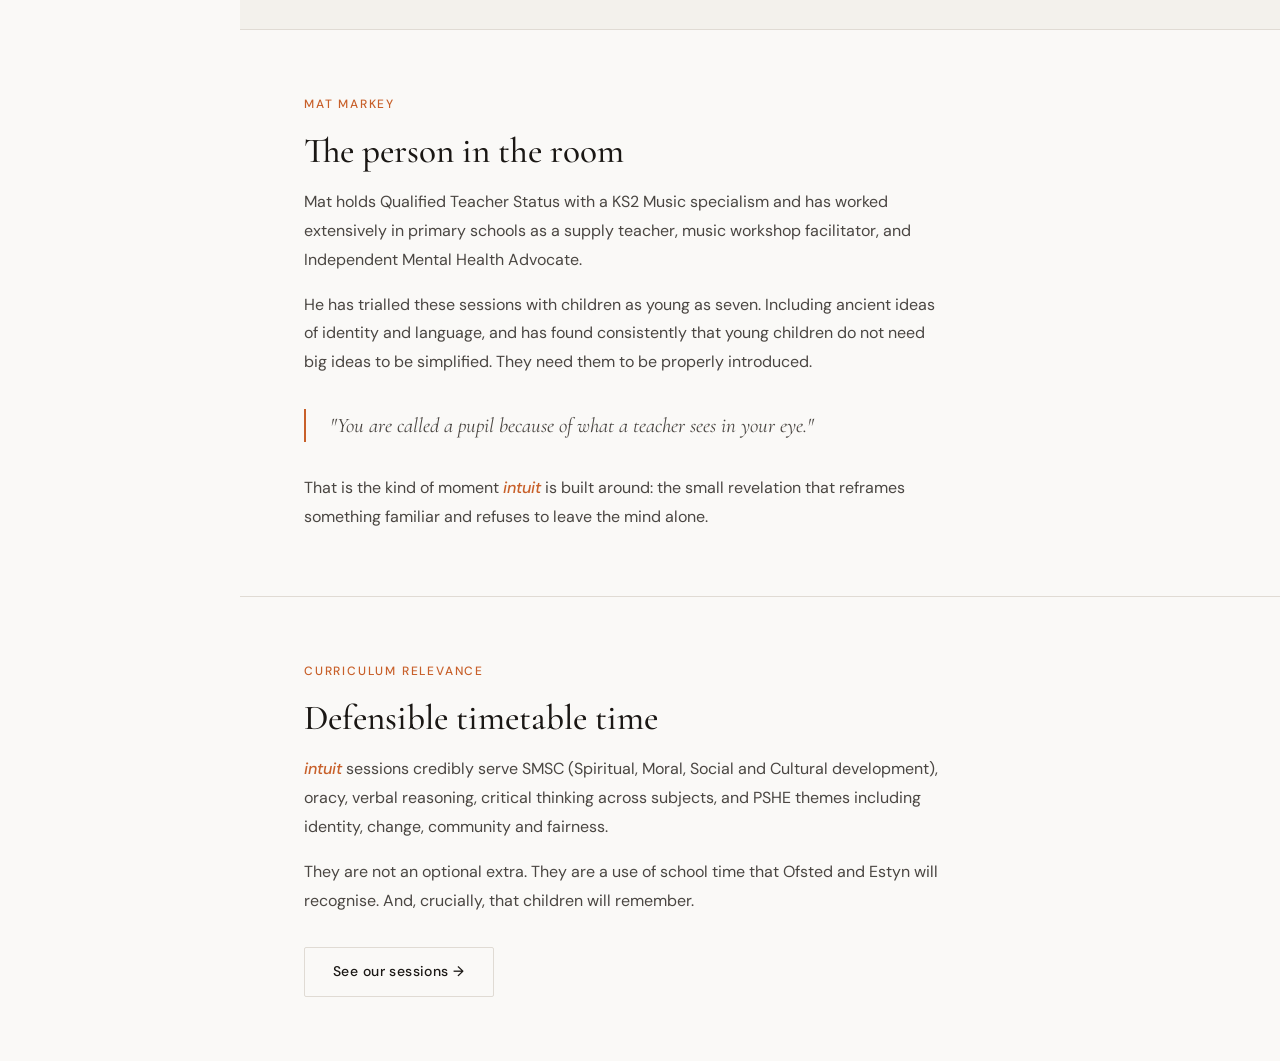
==== commit 424319ae: "Revise content in about.html for clarity and focus" ====
--- a/about.html
+++ b/about.html
@@ -143,15 +143,15 @@
 
   <div class="page-hero">
     <p class="eyebrow fade-up">About Intuit</p>
-    <h1 class="page-title fade-up delay-1">Philosophy by<br><em>the back door.</em></h1>
+    <h1 class="page-title fade-up delay-1">Aporia</em></h1>
     <div class="rule-accent fade-up delay-2"></div>
-    <p class="page-intro fade-up delay-2"><span class="brand">intuit</span> is a one-person enrichment practice founded by Mat Markey: a qualified teacher who spent years watching children light up the moment you take their thinking seriously.</p>
+    <p class="page-intro fade-up delay-2">The aim of every <span class="brand">intuit</span> session is to leave children in a state of enlightened bewilderment. The Greeks called this aporia; the moment a familiar idea opens up and refuses to close again. Socrates considered it the beginning of wisdom.</p>
   </div>
 
   <div class="section">
     <div class="container">
       <p class="eyebrow">The approach</p>
-      <h2 class="section-title">Feel it first. Think it second.</h2>
+      <h2 class="section-title">Feel first. Think second.</h2>
       <p class="body-text">Every <span class="brand">intuit</span> session is designed so that children encounter the problem emotionally before they encounter it intellectually. Music, objects, games, stories; whatever opens the door. The philosophy walks in once the room is ready.</p>
       <p class="body-text">This is not P4C. P4C is a methodology designed to be delivered by any teacher. <span class="brand">intuit</span> sessions require someone who has sat with the problems themselves. The difference is audible in the room within the first five minutes.</p>
       <p class="body-text">The aim is not to produce young philosophers. It is to produce children who have once felt the ground shift beneath a question they thought they already knew the answer to. That feeling doesn't leave.</p>
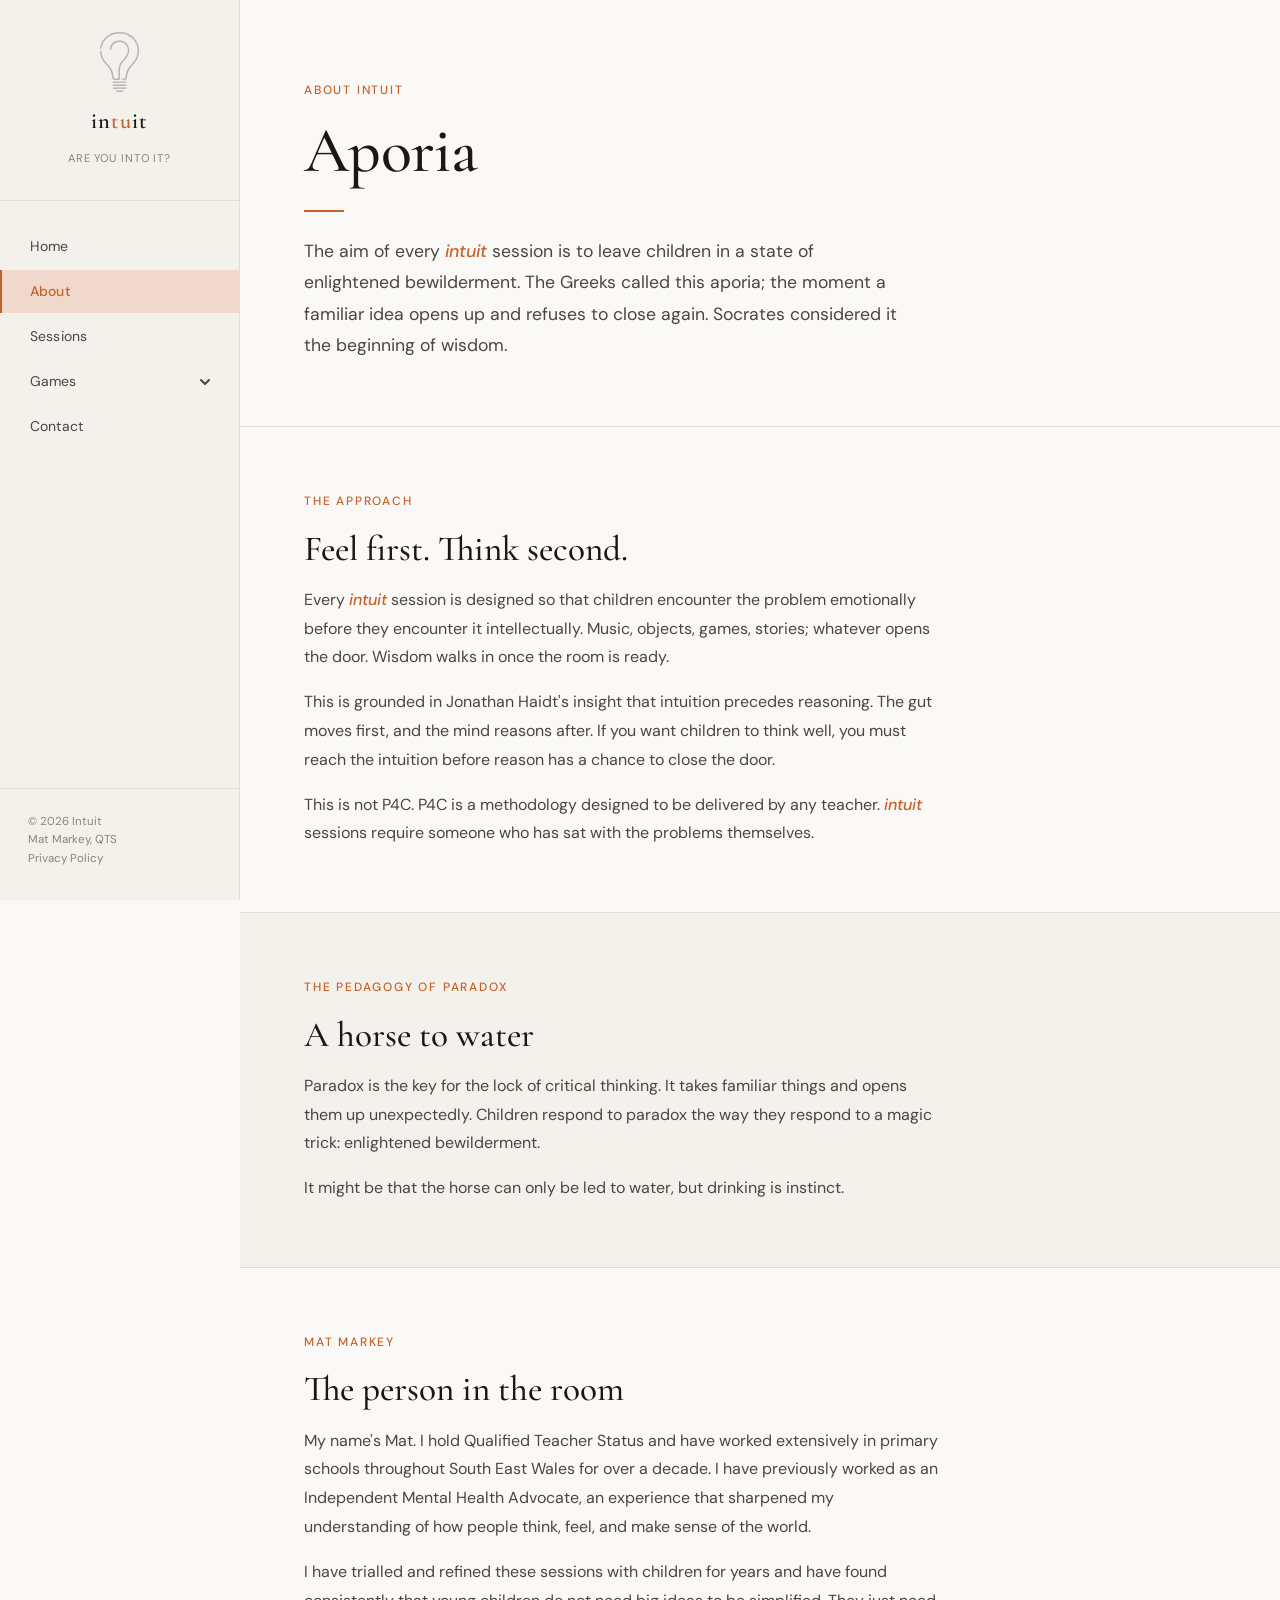
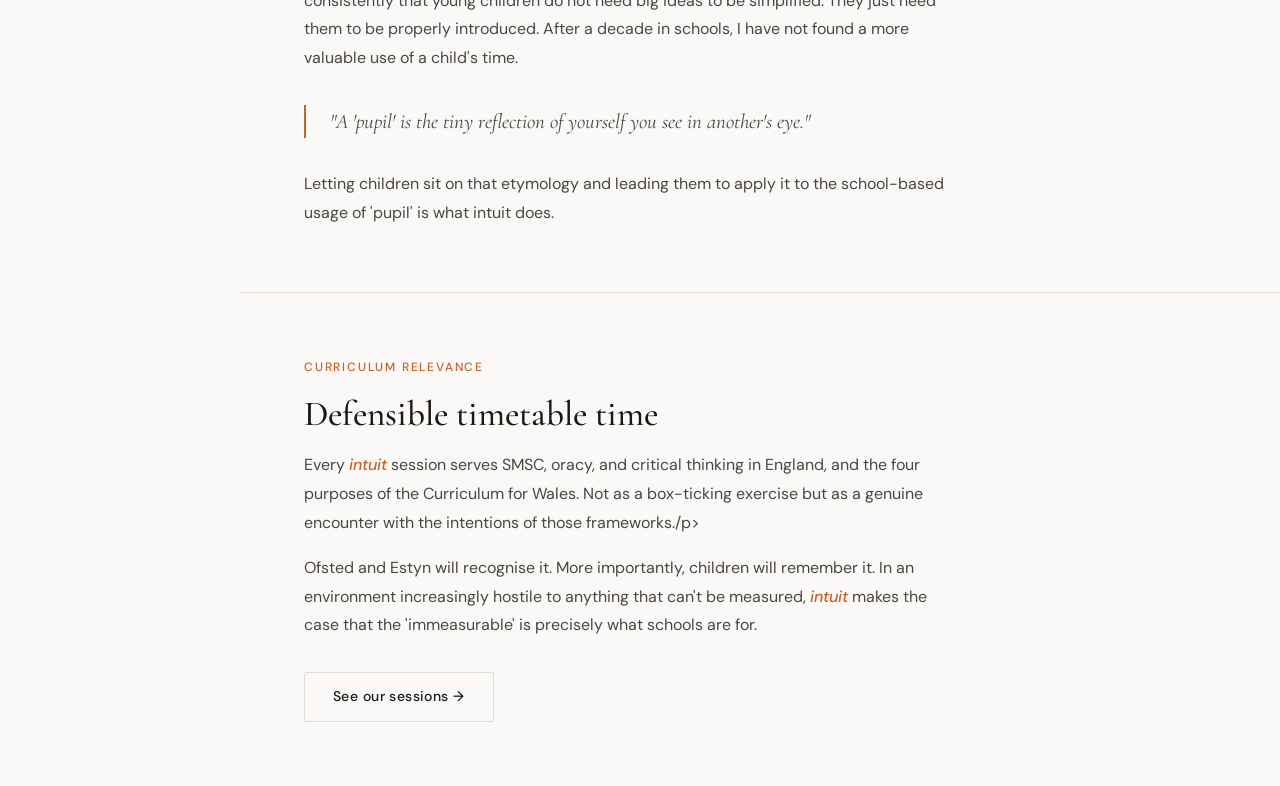
==== commit e8397ea1: "Revise content in about.html for improved messaging Updated text to enhance clarity and engagement." ====
--- a/about.html
+++ b/about.html
@@ -152,19 +152,18 @@
     <div class="container">
       <p class="eyebrow">The approach</p>
       <h2 class="section-title">Feel first. Think second.</h2>
-      <p class="body-text">Every <span class="brand">intuit</span> session is designed so that children encounter the problem emotionally before they encounter it intellectually. Music, objects, games, stories; whatever opens the door. The philosophy walks in once the room is ready.</p>
-      <p class="body-text">This is not P4C. P4C is a methodology designed to be delivered by any teacher. <span class="brand">intuit</span> sessions require someone who has sat with the problems themselves. The difference is audible in the room within the first five minutes.</p>
-      <p class="body-text">The aim is not to produce young philosophers. It is to produce children who have once felt the ground shift beneath a question they thought they already knew the answer to. That feeling doesn't leave.</p>
+      <p class="body-text">Every <span class="brand">intuit</span> session is designed so that children encounter the problem emotionally before they encounter it intellectually. Music, objects, games, stories; whatever opens the door. Wisdom walks in once the room is ready.</p>
+      <p class="body-text">This is grounded in Jonathan Haidt's insight that intuition precedes reasoning. The gut moves first, and the mind reasons after. If you want children to think well, you must reach the intuition before reason has a chance to close the door.</p>
+      <p class="body-text">This is not P4C. P4C is a methodology designed to be delivered by any teacher. <span class="brand">intuit</span> sessions require someone who has sat with the problems themselves.</p>
     </div>
   </div>
 
   <div class="section" style="background: var(--paper-warm);">
     <div class="container">
       <p class="eyebrow">The pedagogy of paradox</p>
-      <h2 class="section-title">The lightbulb moment.</h2>
-      <p class="body-text">Paradox is the key that opens up critical thinking in children. Not because it is clever, but because it is disorienting in exactly the right way. It takes ordinary, familiar things and uses them unexpectedly. It has the same effect as a magic trick of language: the ground moves, and the child looks around to see if anyone else noticed.</p>
-      <p class="body-text">They always notice. In hundreds of sessions with children of all abilities, the lightbulb moment is never produced by instruction. It arrives when a child realises that something they thought was settled is suddenly open. A class of unruly seven and eight-year-olds, written off before the session began, becoming genuinely invested in how the ancient Greeks thought about gravity. Not because it was simplified. Because it was strange.</p>
-      <p class="body-text">This approach is grounded in Jonathan Haidt's insight that intuition precedes reasoning. <em>The gut moves first, and the mind rationalises after.</em> <span class="brand">intuit</span> takes that seriously as a pedagogical claim: if you want children to think well, you must reach the intuition before reason has a chance to close the door. Paradox does that. Wonder does that. The unexpected has a way of engaging the full capacities of children's minds.</p>
+      <h2 class="section-title">A horse to water</h2>
+      <p class="body-text">Paradox is the key for the lock of critical thinking. It takes familiar things and opens them up unexpectedly. Children respond to paradox the way they respond to a magic trick: enlightened bewilderment.</p>
+      <p class="body-text">It might be that the horse can only be led to water, but drinking is instinct.</p>
     </div>
   </div>
 
@@ -172,12 +171,12 @@
     <div class="container">
       <p class="eyebrow">Mat Markey</p>
       <h2 class="section-title">The person in the room</h2>
-      <p class="body-text">Mat holds Qualified Teacher Status with a KS2 Music specialism and has worked extensively in primary schools as a supply teacher, music workshop facilitator, and Independent Mental Health Advocate.</p>
-      <p class="body-text">He has trialled these sessions with children as young as seven. Including ancient ideas of identity and language, and has found consistently that young children do not need big ideas to be simplified. They need them to be properly introduced.</p>
+      <p class="body-text">My name's Mat. I hold Qualified Teacher Status and have worked extensively in primary schools throughout South East Wales for over a decade. I have previously worked as an Independent Mental Health Advocate, an experience that sharpened my understanding of how people think, feel, and make sense of the world.</p>
+      <p class="body-text">I have trialled and refined these sessions with children for years and have found consistently that young children do not need big ideas to be simplified. They just need them to be properly introduced. After a decade in schools, I have not found a more valuable use of a child's time.</p>
       <blockquote style="font-family: 'Cormorant Garamond', serif; font-size: 1.3rem; font-style: italic; color: var(--ink-soft); border-left: 2px solid var(--accent); padding-left: 1.5rem; margin: 2rem 0; line-height: 1.6;">
-        "You are called a pupil because of what a teacher sees in your eye."
+        "A 'pupil' is the tiny reflection of yourself you see in another's eye."
       </blockquote>
-      <p class="body-text">That is the kind of moment <span class="brand">intuit</span> is built around: the small revelation that reframes something familiar and refuses to leave the mind alone.</p>
+      <p class="body-text">Letting children sit on that etymology and leading them to apply it to the school-based usage of 'pupil' is what intuit does.</p>
     </div>
   </div>
 
@@ -185,8 +184,8 @@
     <div class="container">
       <p class="eyebrow">Curriculum relevance</p>
       <h2 class="section-title">Defensible timetable time</h2>
-      <p class="body-text"><span class="brand">intuit</span> sessions credibly serve SMSC (Spiritual, Moral, Social and Cultural development), oracy, verbal reasoning, critical thinking across subjects, and PSHE themes including identity, change, community and fairness.</p>
-      <p class="body-text">They are not an optional extra. They are a use of school time that Ofsted and Estyn will recognise. And, crucially, that children will remember.</p>
+      <p class="body-text">Every <span class="brand">intuit</span> session serves SMSC, oracy, and critical thinking in England, and the four purposes of the Curriculum for Wales. Not as a box-ticking exercise but as a genuine encounter with the intentions of those frameworks./p>
+      <p class="body-text">Ofsted and Estyn will recognise it. More importantly, children will remember it. In an environment increasingly hostile to anything that can't be measured, <span class="brand">intuit</span> makes the case that the 'immeasurable' is precisely what schools are for.</p>
       <div style="margin-top: 2rem;">
         <a href="sessions.html" class="btn btn-ghost">See our sessions →</a>
       </div>
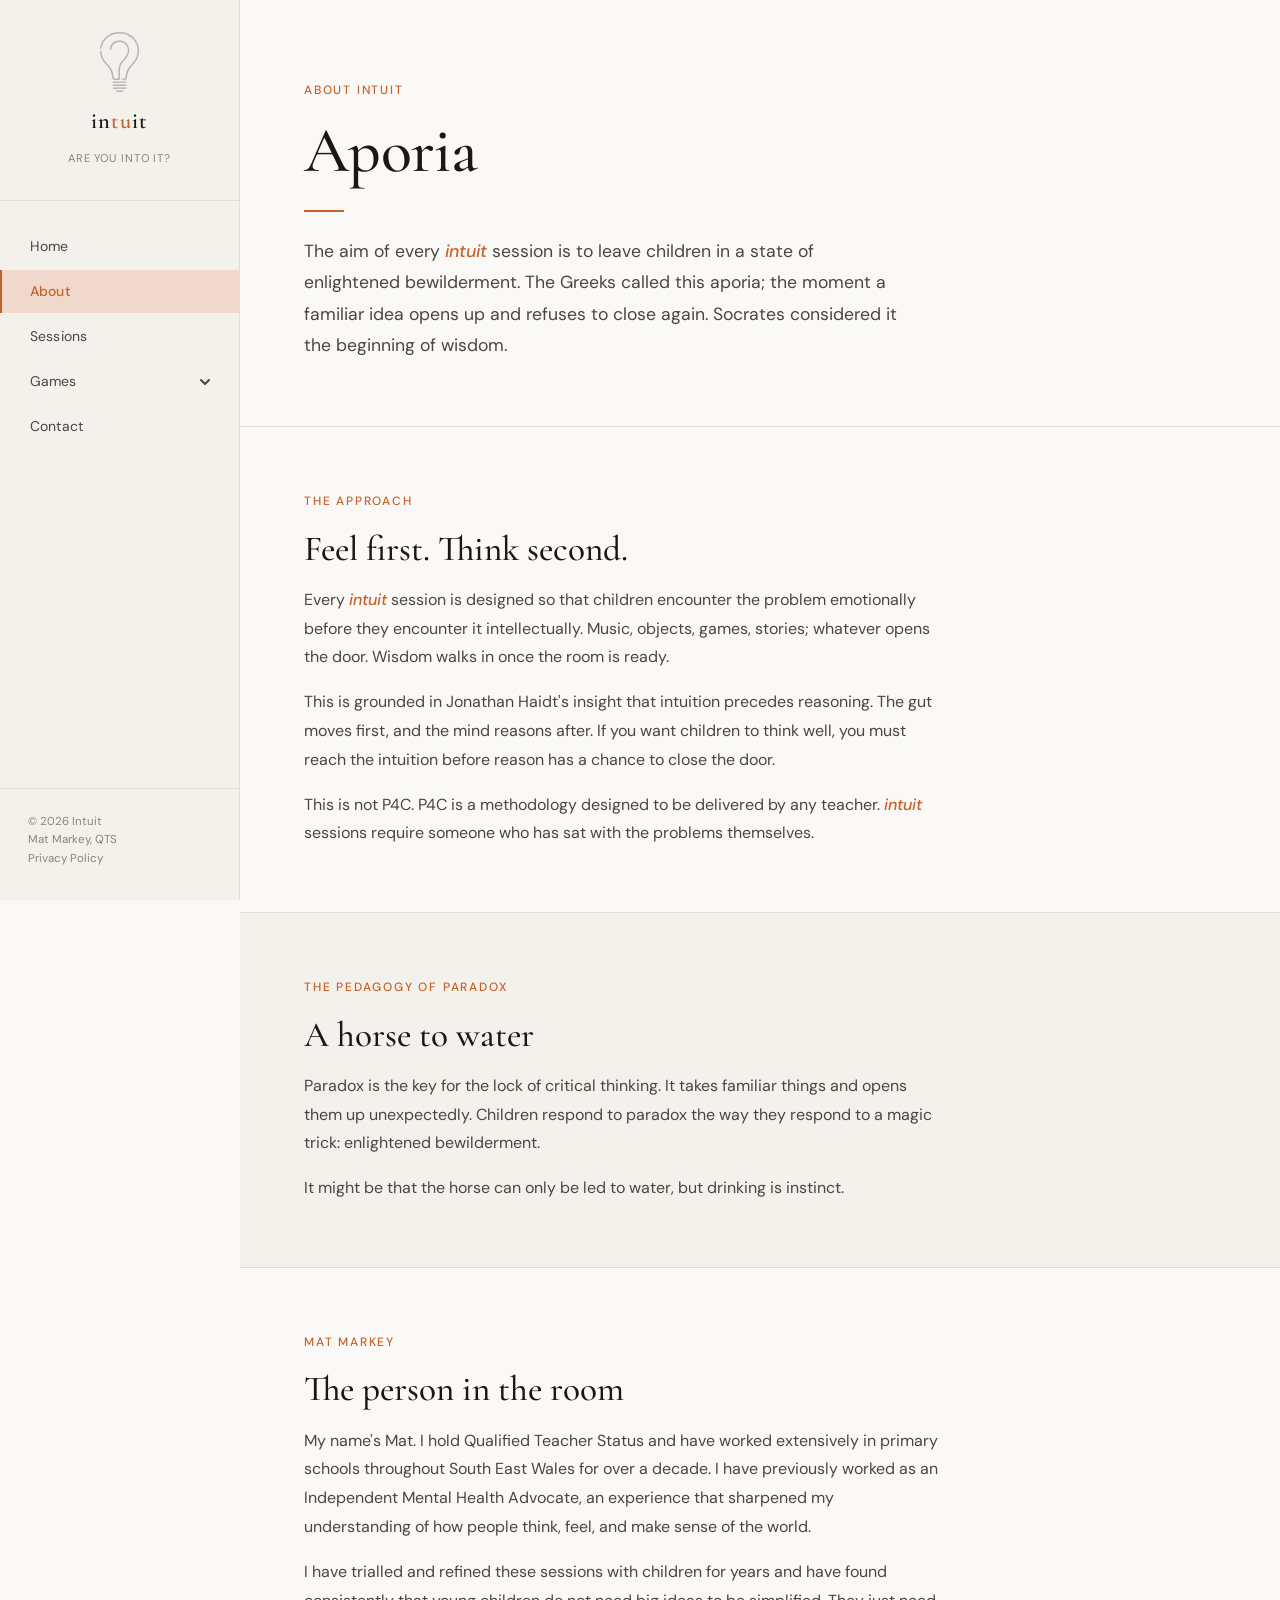
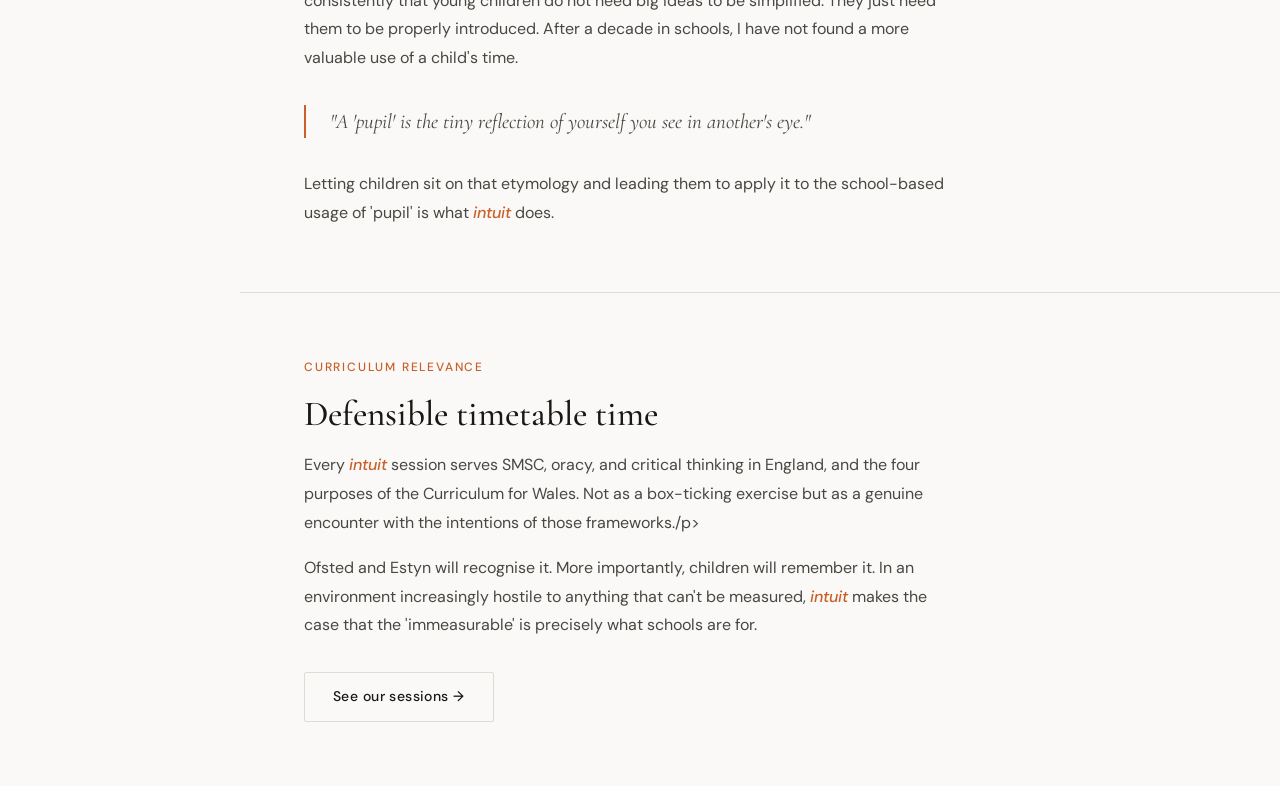
==== commit 5f2a2ac4: "Highlight 'intuit' with span tag in about.html" ====
--- a/about.html
+++ b/about.html
@@ -176,7 +176,7 @@
       <blockquote style="font-family: 'Cormorant Garamond', serif; font-size: 1.3rem; font-style: italic; color: var(--ink-soft); border-left: 2px solid var(--accent); padding-left: 1.5rem; margin: 2rem 0; line-height: 1.6;">
         "A 'pupil' is the tiny reflection of yourself you see in another's eye."
       </blockquote>
-      <p class="body-text">Letting children sit on that etymology and leading them to apply it to the school-based usage of 'pupil' is what intuit does.</p>
+      <p class="body-text">Letting children sit on that etymology and leading them to apply it to the school-based usage of 'pupil' is what <span class="brand">intuit</span> does.</p>
     </div>
   </div>
 
--- a/css/style.css
+++ b/css/style.css
@@ -14,7 +14,10 @@
 }
 
 *, *::before, *::after { box-sizing: border-box; margin: 0; padding: 0; }
-html { scroll-behavior: smooth; }
+html {
+  scroll-behavior: smooth;
+  overflow-x: hidden;
+}
 
 body {
   font-family: 'DM Sans', sans-serif;
@@ -25,6 +28,8 @@
   -webkit-font-smoothing: antialiased;
   display: flex;
   min-height: 100vh;
+  overflow-x: hidden;
+  max-width: 100%;
 }
 
 /* ── SIDEBAR ── */
@@ -180,6 +185,8 @@
   margin-left: var(--sidebar-w);
   flex: 1;
   min-height: 100vh;
+  min-width: 0;
+  overflow-x: hidden;
 }
 
 /* ── PAGE SECTIONS ── */
@@ -508,6 +515,13 @@
   display: block;
 }
 
+/* ── CAROUSEL SHARED ── */
+.lesson-carousel-track-wrapper,
+.testimonial-track-wrapper {
+  overflow: hidden;
+  max-width: 100%;
+}
+
 /* ── ANIMATIONS ── */
 @keyframes fadeUp {
   from { opacity: 0; transform: translateY(20px); }
